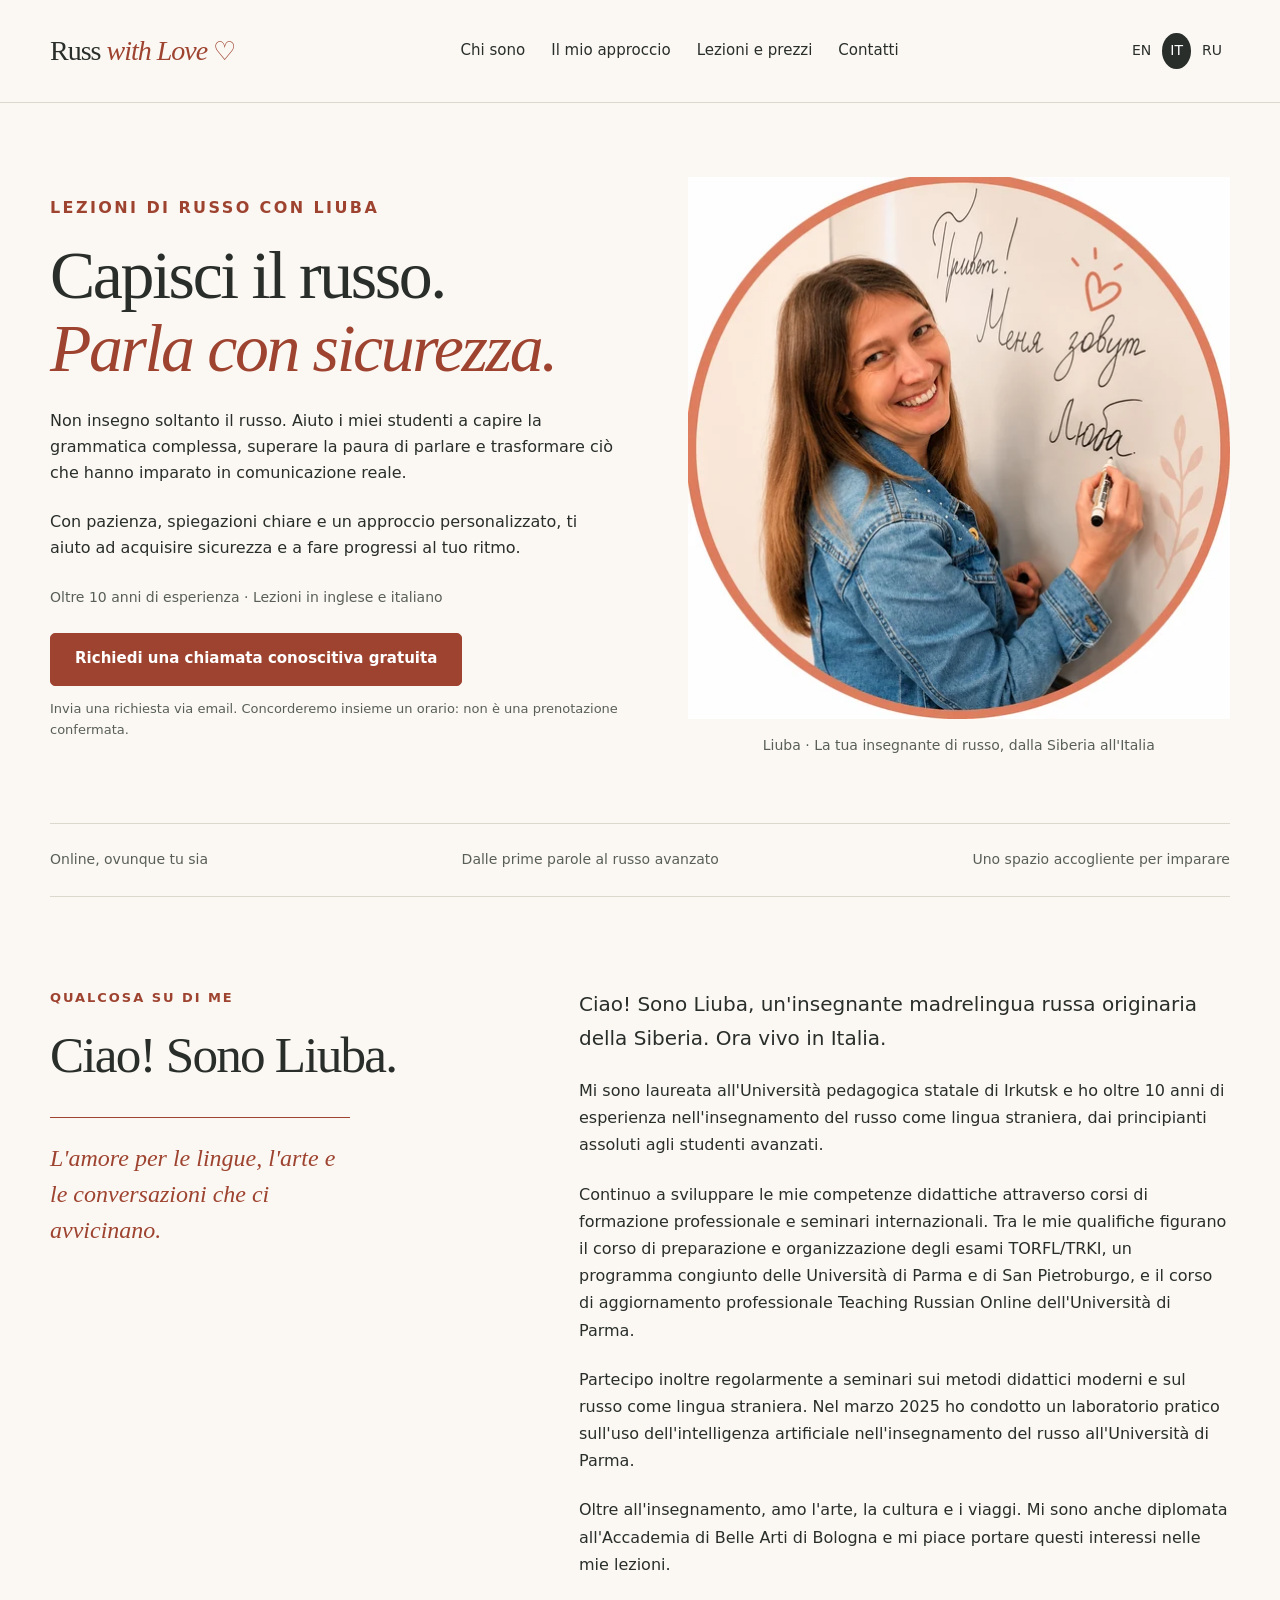
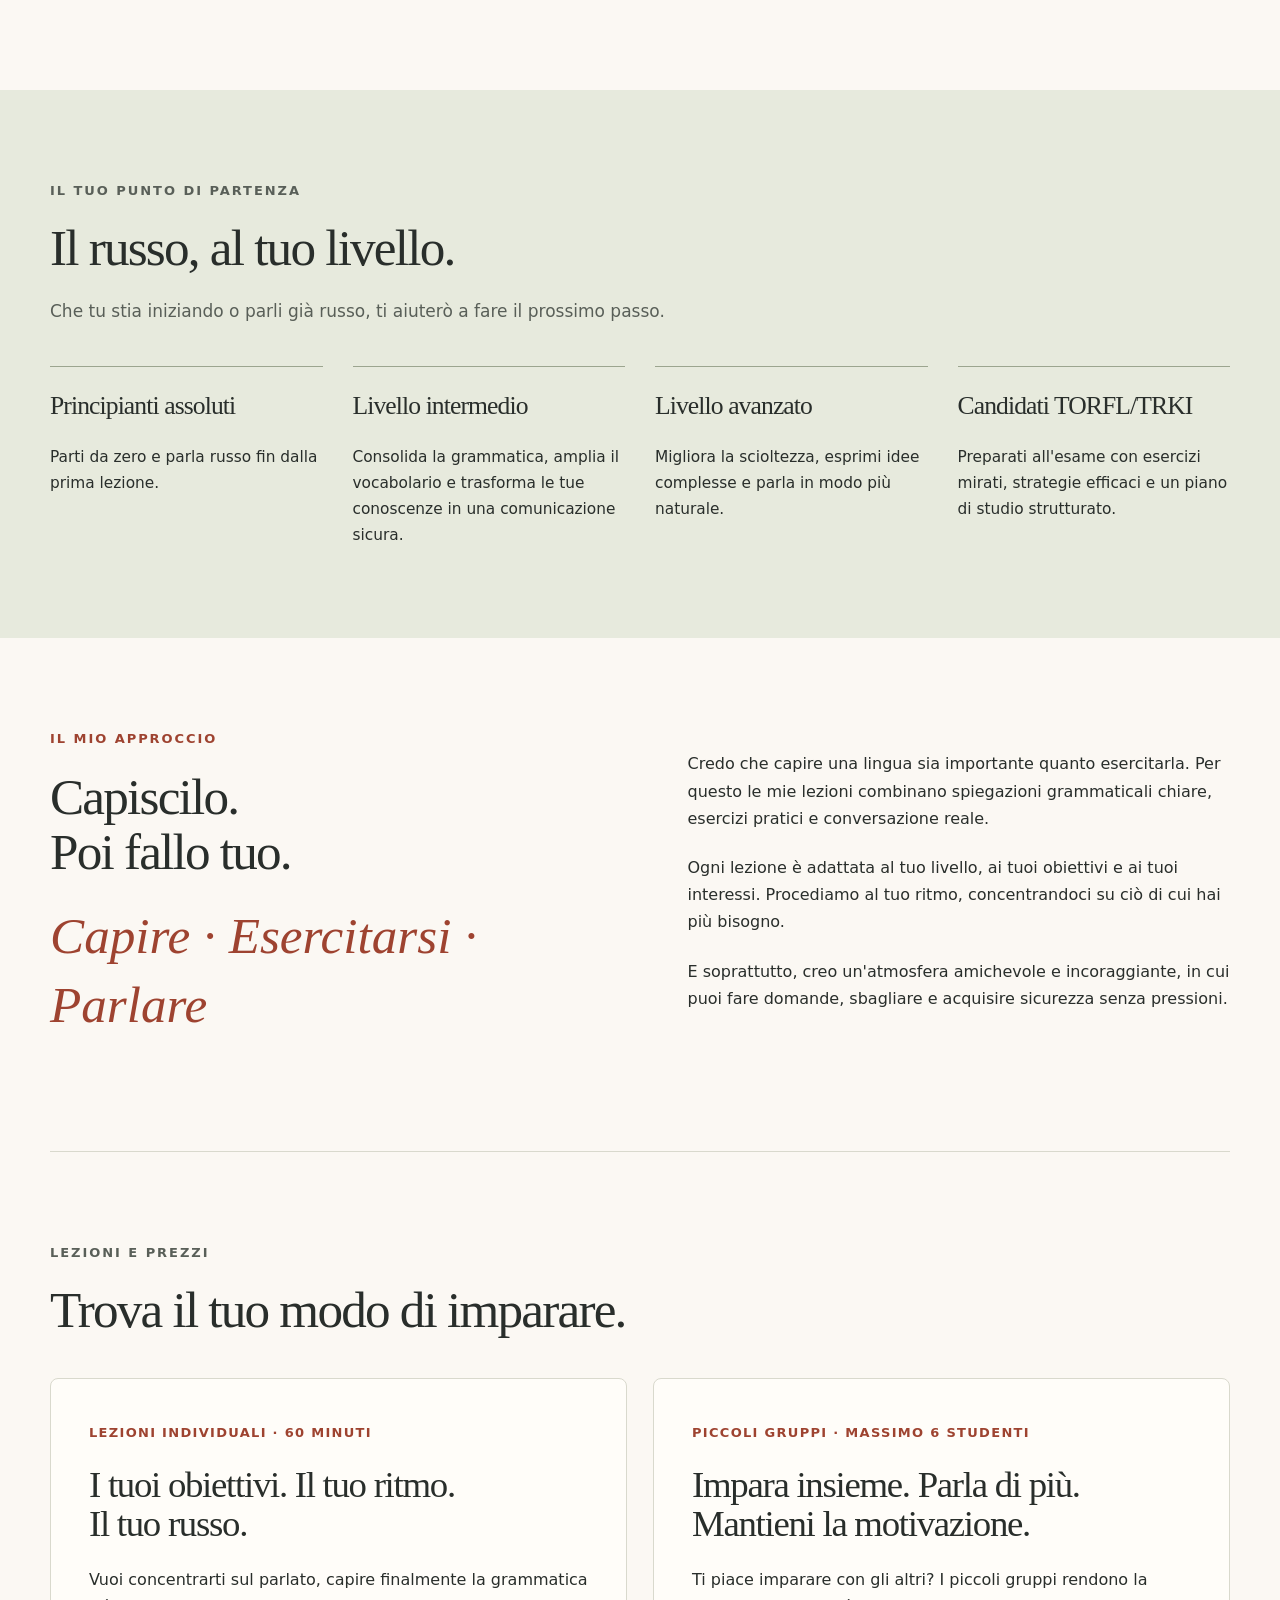
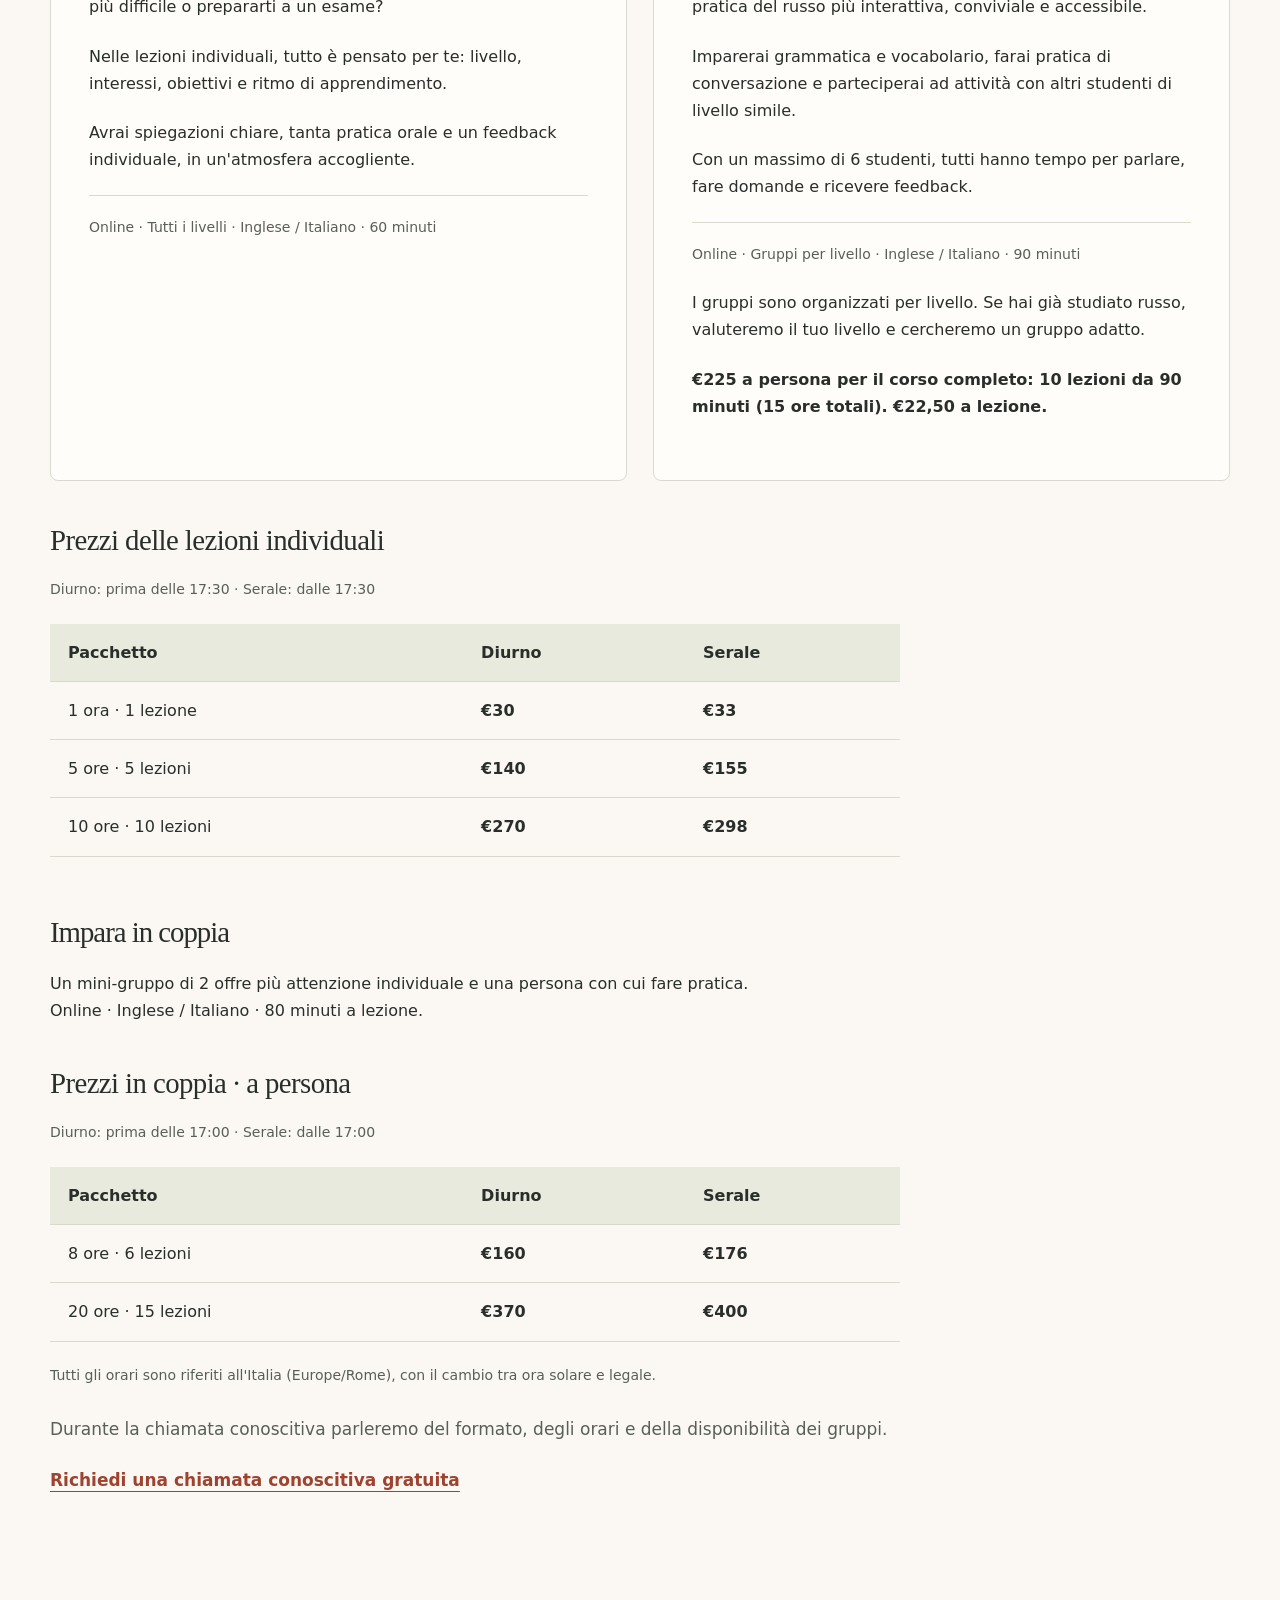
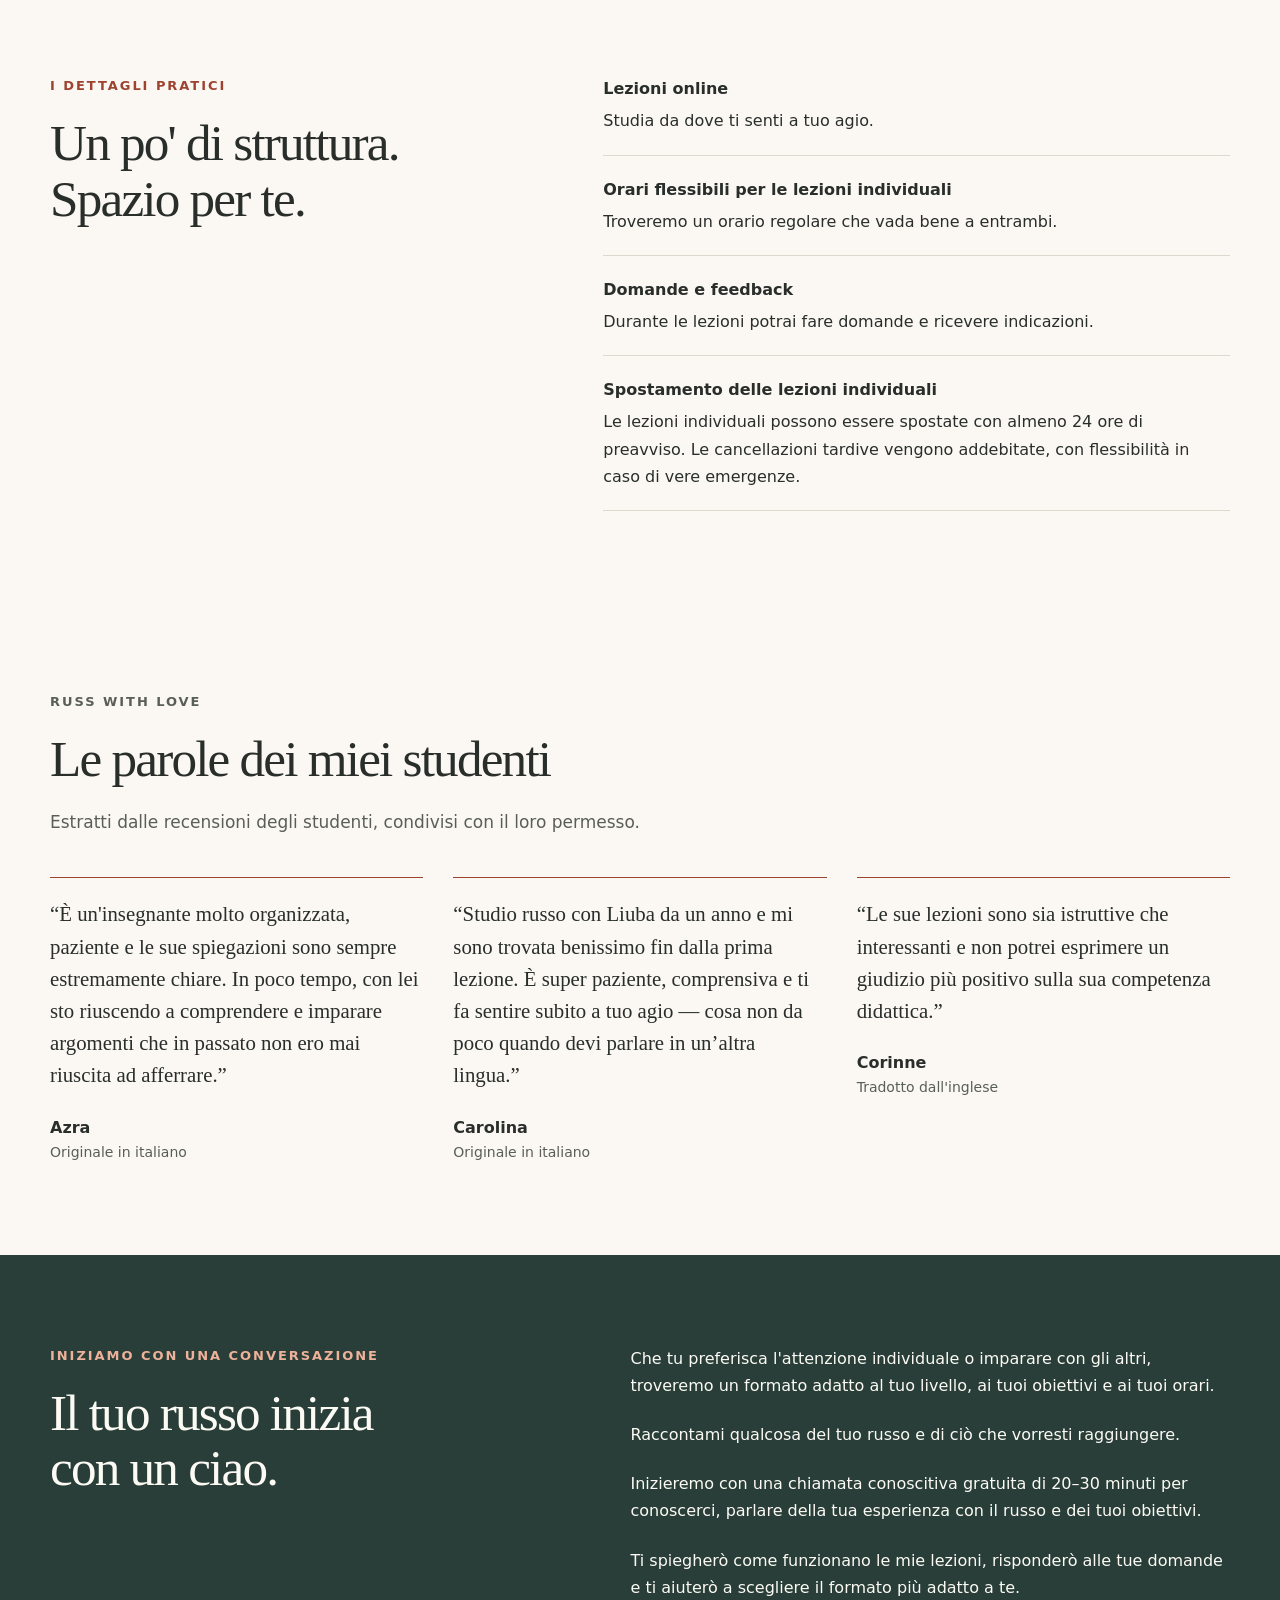
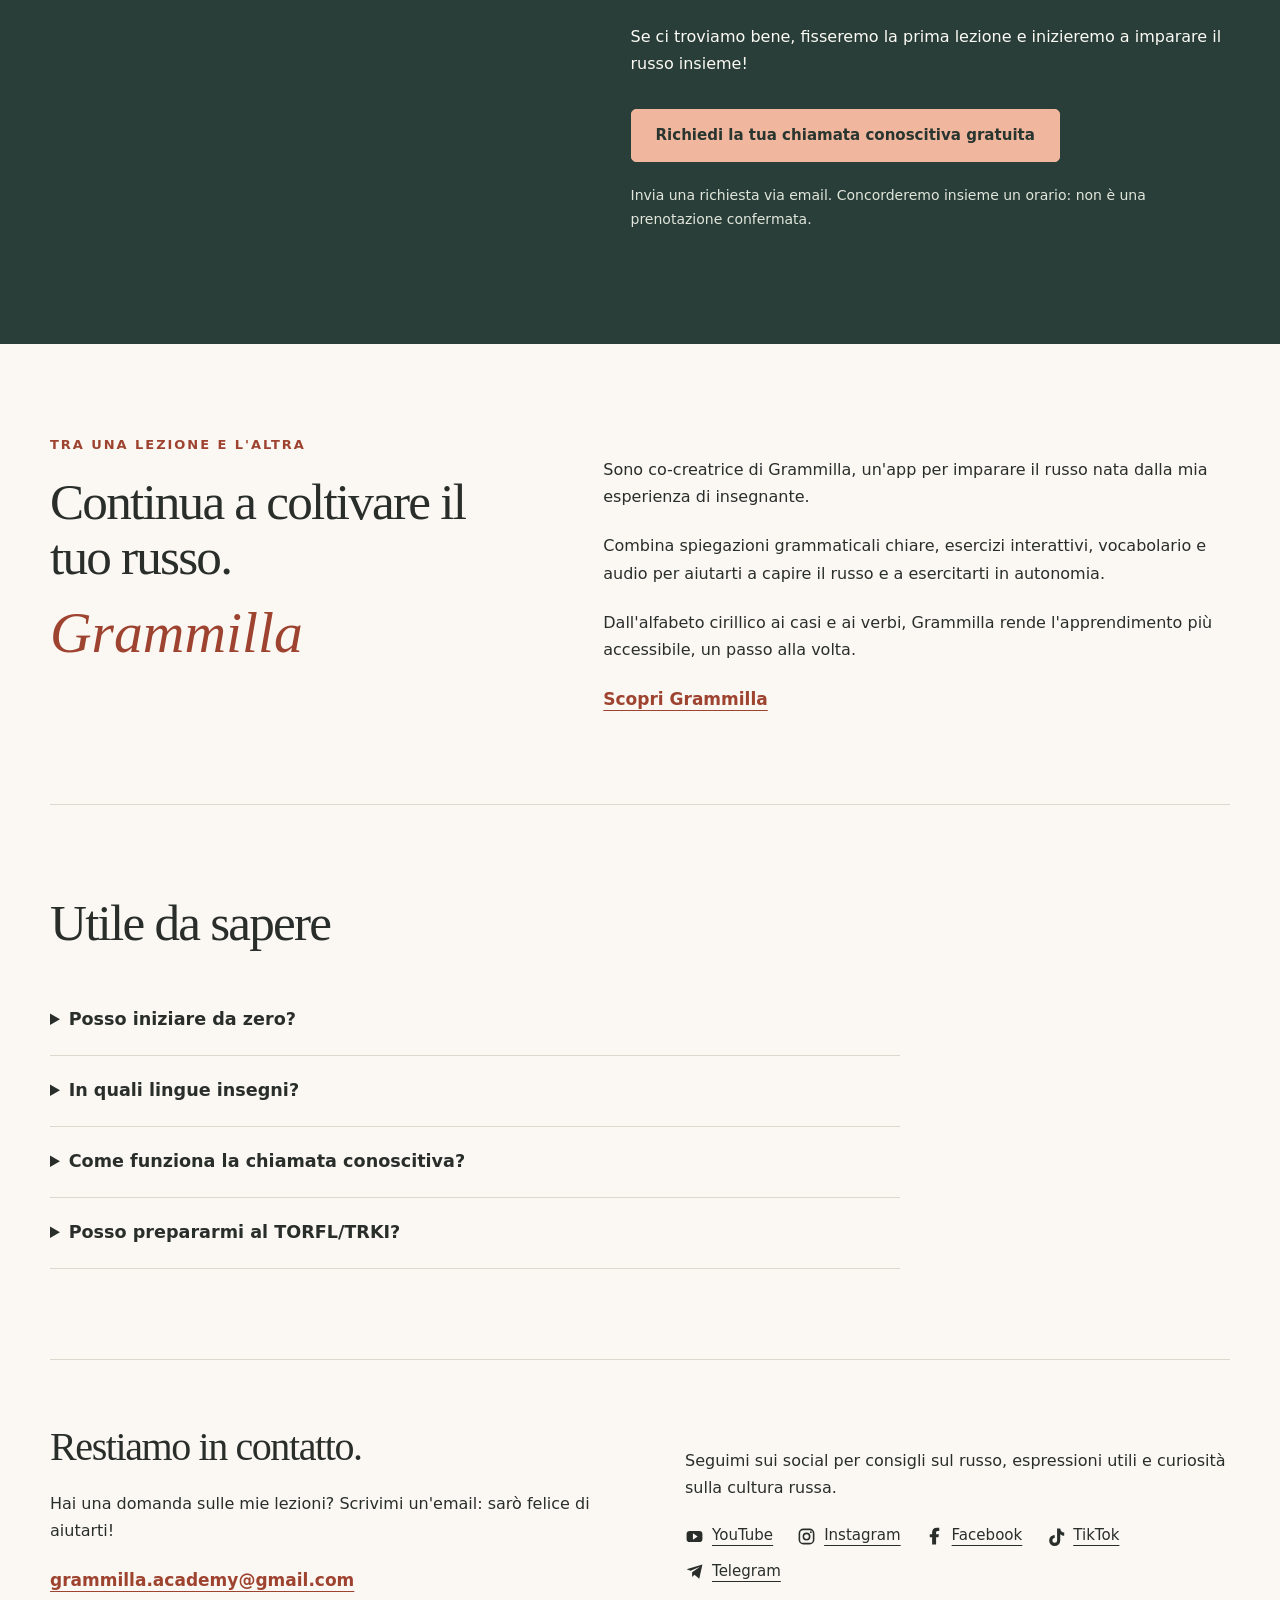
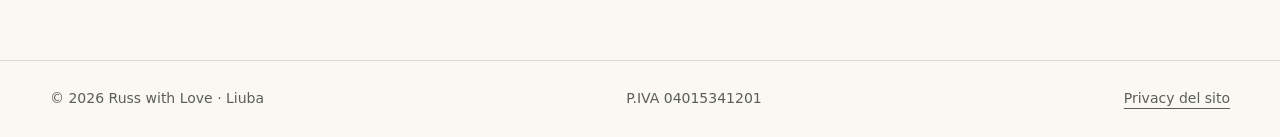
==== it/index.html @ 52b90f90 "Create Russ with Love multilingual teaching website" ====
<!doctype html>
<html lang="it"><head><meta charset="utf-8"><meta name="viewport" content="width=device-width,initial-scale=1">
<title>Lezioni di russo online con Liuba | Russ with Love</title><meta name="description" content="Impara il russo online con Liuba, insegnante madrelingua con oltre 10 anni di esperienza. Lezioni individuali, piccoli gruppi e preparazione TORFL/TRKI in italiano e inglese."><meta name="theme-color" content="#fbf8f3">
<link rel="canonical" href="https://grammilla-academy.github.io/russ-with-love/it/"><link rel="alternate" hreflang="en" href="https://grammilla-academy.github.io/russ-with-love/"><link rel="alternate" hreflang="it" href="https://grammilla-academy.github.io/russ-with-love/it/"><link rel="alternate" hreflang="ru" href="https://grammilla-academy.github.io/russ-with-love/ru/"><link rel="alternate" hreflang="x-default" href="https://grammilla-academy.github.io/russ-with-love/">
<meta property="og:type" content="website"><meta property="og:site_name" content="Russ with Love"><meta property="og:url" content="https://grammilla-academy.github.io/russ-with-love/it/"><meta property="og:title" content="Lezioni di russo online con Liuba | Russ with Love"><meta property="og:description" content="Impara il russo online con Liuba, insegnante madrelingua con oltre 10 anni di esperienza. Lezioni individuali, piccoli gruppi e preparazione TORFL/TRKI in italiano e inglese.">
<meta property="og:locale" content="it_IT"><meta property="og:image" content="https://grammilla-academy.github.io/russ-with-love/assets/social.jpg"><meta property="og:image:width" content="1200"><meta property="og:image:height" content="630"><meta property="og:image:alt" content="Liuba, insegnante di russo, sorride accanto a una lavagna sulla quale si presenta in russo">
<meta name="twitter:card" content="summary_large_image"><meta name="twitter:title" content="Lezioni di russo online con Liuba | Russ with Love"><meta name="twitter:description" content="Impara il russo online con Liuba, insegnante madrelingua con oltre 10 anni di esperienza. Lezioni individuali, piccoli gruppi e preparazione TORFL/TRKI in italiano e inglese."><meta name="twitter:image" content="https://grammilla-academy.github.io/russ-with-love/assets/social.jpg">
<link rel="icon" type="image/svg+xml" href="../assets/favicon.svg"><link rel="icon" sizes="32x32" href="../assets/favicon.png"><link rel="stylesheet" href="../site.css"></head><body>
<a class="skip" href="#main">Vai al contenuto</a><header><div class="wrap topbar"><a class="brand" href="./" lang="en">Russ <em>with Love</em><span class="heart" aria-hidden="true">♡</span></a>
<nav aria-label="Chi sono / Contatti"><a href="./#about">Chi sono</a><a href="./#approach">Il mio approccio</a><a href="./#lessons">Lezioni e prezzi</a><a href="./#contact">Contatti</a></nav>
<div class="languages" role="navigation" aria-label="Lingua della pagina"><a lang="en" hreflang="en" href="../">EN</a><a lang="it" hreflang="it" href="../it/" aria-current="page">IT</a><a lang="ru" hreflang="ru" href="../ru/">RU</a></div></div></header><main id="main"><div class="wrap"><section class="hero" aria-labelledby="hero-title"><div><p class="eyebrow">Lezioni di russo con Liuba</p><h1 id="hero-title">Capisci il russo.<br><em>Parla con sicurezza.</em></h1><p>Non insegno soltanto il russo. Aiuto i miei studenti a capire la grammatica complessa, superare la paura di parlare e trasformare ciò che hanno imparato in comunicazione reale.</p><p>Con pazienza, spiegazioni chiare e un approccio personalizzato, ti aiuto ad acquisire sicurezza e a fare progressi al tuo ritmo.</p><p class="experience">Oltre 10 anni di esperienza · Lezioni in inglese e italiano</p><a class="button" href="mailto:grammilla.academy@gmail.com?subject=Chiamata%20conoscitiva%20gratuita%20%E2%80%94%20Russ%20with%20Love">Richiedi una chiamata conoscitiva gratuita</a><p class="note">Invia una richiesta via email. Concorderemo insieme un orario: non è una prenotazione confermata.</p></div><figure class="portrait"><img src="../assets/liuba-1080.webp" srcset="../assets/liuba-540.webp 540w, ../assets/liuba-1080.webp 1080w" sizes="(max-width:740px) calc(100vw - 36px), (max-width:1250px) 45vw, 520px" width="1254" height="1254" alt="Liuba, insegnante di russo, sorride accanto a una lavagna sulla quale si presenta in russo" fetchpriority="high"><figcaption>Liuba · La tua insegnante di russo, dalla Siberia all&#x27;Italia</figcaption></figure></section><div class="intro-line"><span>Online, ovunque tu sia</span><span>Dalle prime parole al russo avanzato</span><span>Uno spazio accogliente per imparare</span></div>
<section class="section about" id="about" aria-labelledby="about-title"><div><p class="eyebrow">Qualcosa su di me</p><h2 id="about-title">Ciao! Sono Liuba.</h2><p class="aside">L&#x27;amore per le lingue, l&#x27;arte e le conversazioni che ci avvicinano.</p></div><div class="body"><p>Ciao! Sono Liuba, un&#x27;insegnante madrelingua russa originaria della Siberia. Ora vivo in Italia.</p><p>Mi sono laureata all&#x27;Università pedagogica statale di Irkutsk e ho oltre 10 anni di esperienza nell&#x27;insegnamento del russo come lingua straniera, dai principianti assoluti agli studenti avanzati.</p><p>Continuo a sviluppare le mie competenze didattiche attraverso corsi di formazione professionale e seminari internazionali. Tra le mie qualifiche figurano il corso di preparazione e organizzazione degli esami TORFL/TRKI, un programma congiunto delle Università di Parma e di San Pietroburgo, e il corso di aggiornamento professionale Teaching Russian Online dell&#x27;Università di Parma.</p><p>Partecipo inoltre regolarmente a seminari sui metodi didattici moderni e sul russo come lingua straniera. Nel marzo 2025 ho condotto un laboratorio pratico sull&#x27;uso dell&#x27;intelligenza artificiale nell&#x27;insegnamento del russo all&#x27;Università di Parma.</p><p>Oltre all&#x27;insegnamento, amo l&#x27;arte, la cultura e i viaggi. Mi sono anche diplomata all&#x27;Accademia di Belle Arti di Bologna e mi piace portare questi interessi nelle mie lezioni.</p></div></section></div>
<section class="tint section" aria-labelledby="audience-title"><div class="wrap"><div class="section-heading"><p class="eyebrow">Il tuo punto di partenza</p><h2 id="audience-title">Il russo, al tuo livello.</h2><p>Che tu stia iniziando o parli già russo, ti aiuterò a fare il prossimo passo.</p></div><div class="audience"><article><h3>Principianti assoluti</h3><p>Parti da zero e parla russo fin dalla prima lezione.</p></article><article><h3>Livello intermedio</h3><p>Consolida la grammatica, amplia il vocabolario e trasforma le tue conoscenze in una comunicazione sicura.</p></article><article><h3>Livello avanzato</h3><p>Migliora la scioltezza, esprimi idee complesse e parla in modo più naturale.</p></article><article><h3>Candidati TORFL/TRKI</h3><p>Preparati all&#x27;esame con esercizi mirati, strategie efficaci e un piano di studio strutturato.</p></article></div></div></section>
<div class="wrap"><section class="section approach" id="approach" aria-labelledby="approach-title"><div><p class="eyebrow">Il mio approccio</p><h2 id="approach-title">Capiscilo.<br>Poi fallo tuo.</h2><p class="steps">Capire · Esercitarsi · Parlare</p></div><div class="body"><p>Credo che capire una lingua sia importante quanto esercitarla. Per questo le mie lezioni combinano spiegazioni grammaticali chiare, esercizi pratici e conversazione reale.</p><p>Ogni lezione è adattata al tuo livello, ai tuoi obiettivi e ai tuoi interessi. Procediamo al tuo ritmo, concentrandoci su ciò di cui hai più bisogno.</p><p>E soprattutto, creo un&#x27;atmosfera amichevole e incoraggiante, in cui puoi fare domande, sbagliare e acquisire sicurezza senza pressioni.</p></div></section>
<section class="section lessons" id="lessons" aria-labelledby="lessons-title"><div class="section-heading"><p class="eyebrow">Lezioni e prezzi</p><h2 id="lessons-title">Trova il tuo modo di imparare.</h2></div><div class="formats"><article class="format"><span class="tag">Lezioni individuali · 60 minuti</span><h3>I tuoi obiettivi. Il tuo ritmo.<br>Il tuo russo.</h3><p>Vuoi concentrarti sul parlato, capire finalmente la grammatica più difficile o prepararti a un esame?</p><p>Nelle lezioni individuali, tutto è pensato per te: livello, interessi, obiettivi e ritmo di apprendimento.</p><p>Avrai spiegazioni chiare, tanta pratica orale e un feedback individuale, in un&#x27;atmosfera accogliente.</p><p class="meta">Online · Tutti i livelli · Inglese / Italiano · 60 minuti</p></article><article class="format"><span class="tag">Piccoli gruppi · Massimo 6 studenti</span><h3>Impara insieme. Parla di più.<br>Mantieni la motivazione.</h3><p>Ti piace imparare con gli altri? I piccoli gruppi rendono la pratica del russo più interattiva, conviviale e accessibile.</p><p>Imparerai grammatica e vocabolario, farai pratica di conversazione e parteciperai ad attività con altri studenti di livello simile.</p><p>Con un massimo di 6 studenti, tutti hanno tempo per parlare, fare domande e ricevere feedback.</p><p class="meta">Online · Gruppi per livello · Inglese / Italiano · 90 minuti</p><p>I gruppi sono organizzati per livello. Se hai già studiato russo, valuteremo il tuo livello e cercheremo un gruppo adatto.</p><p><strong>€225 a persona per il corso completo: 10 lezioni da 90 minuti (15 ore totali). €22,50 a lezione.</strong></p></article></div>
<div class="pricing"><h3>Prezzi delle lezioni individuali</h3><p class="time">Diurno: prima delle 17:30 · Serale: dalle 17:30</p><div class="table-scroll"><table><caption class="sr-only">Prezzi delle lezioni individuali</caption><thead><tr><th scope="col">Pacchetto</th><th scope="col">Diurno</th><th scope="col">Serale</th></tr></thead><tbody><tr><th scope="row">1 ora · 1 lezione</th><td>€30</td><td>€33</td></tr><tr><th scope="row">5 ore · 5 lezioni</th><td>€140</td><td>€155</td></tr><tr><th scope="row">10 ore · 10 lezioni</th><td>€270</td><td>€298</td></tr></tbody></table></div></div><div class="pair-intro"><h3>Impara in coppia</h3><p>Un mini-gruppo di 2 offre più attenzione individuale e una persona con cui fare pratica. Online · Inglese / Italiano · 80 minuti a lezione.</p></div><div class="pricing"><h3>Prezzi in coppia · a persona</h3><p class="time">Diurno: prima delle 17:00 · Serale: dalle 17:00</p><div class="table-scroll"><table><caption class="sr-only">Prezzi in coppia · a persona</caption><thead><tr><th scope="col">Pacchetto</th><th scope="col">Diurno</th><th scope="col">Serale</th></tr></thead><tbody><tr><th scope="row">8 ore · 6 lezioni</th><td>€160</td><td>€176</td></tr><tr><th scope="row">20 ore · 15 lezioni</th><td>€370</td><td>€400</td></tr></tbody></table></div></div><p class="time">Tutti gli orari sono riferiti all&#x27;Italia (Europe/Rome), con il cambio tra ora solare e legale.</p><p class="price-note">Durante la chiamata conoscitiva parleremo del formato, degli orari e della disponibilità dei gruppi.</p><a class="text-link" href="#start">Richiedi una chiamata conoscitiva gratuita</a></section>
<section class="section practical" aria-labelledby="practical-title"><div><p class="eyebrow">I dettagli pratici</p><h2 id="practical-title">Un po' di struttura.<br>Spazio per te.</h2></div><ul><li><strong>Lezioni online</strong>Studia da dove ti senti a tuo agio.</li><li><strong>Orari flessibili per le lezioni individuali</strong>Troveremo un orario regolare che vada bene a entrambi.</li><li><strong>Domande e feedback</strong>Durante le lezioni potrai fare domande e ricevere indicazioni.</li><li><strong>Spostamento delle lezioni individuali</strong>Le lezioni individuali possono essere spostate con almeno 24 ore di preavviso. Le cancellazioni tardive vengono addebitate, con flessibilità in caso di vere emergenze.</li></ul></section>
<section class="section reviews" aria-labelledby="reviews-title"><div class="section-heading"><p class="eyebrow">Russ with Love</p><h2 id="reviews-title">Le parole dei miei studenti</h2><p>Estratti dalle recensioni degli studenti, condivisi con il loro permesso.</p></div><div class="review-grid"><figure><blockquote><p>“È un&#x27;insegnante molto organizzata, paziente e le sue spiegazioni sono sempre estremamente chiare. In poco tempo, con lei sto riuscendo a comprendere e imparare argomenti che in passato non ero mai riuscita ad afferrare.”</p></blockquote><figcaption>Azra<span>Originale in italiano</span></figcaption></figure><figure><blockquote><p>“Studio russo con Liuba da un anno e mi sono trovata benissimo fin dalla prima lezione. È super paziente, comprensiva e ti fa sentire subito a tuo agio — cosa non da poco quando devi parlare in un’altra lingua.”</p></blockquote><figcaption>Carolina<span>Originale in italiano</span></figcaption></figure><figure><blockquote><p>“Le sue lezioni sono sia istruttive che interessanti e non potrei esprimere un giudizio più positivo sulla sua competenza didattica.”</p></blockquote><figcaption>Corinne<span>Tradotto dall&#x27;inglese</span></figcaption></figure></div></section></div>
<section class="call section" id="start" aria-labelledby="call-title"><div class="wrap call-grid"><div><p class="eyebrow">Iniziamo con una conversazione</p><h2 id="call-title">Il tuo russo inizia<br>con un ciao.</h2></div><div class="body"><p>Che tu preferisca l&#x27;attenzione individuale o imparare con gli altri, troveremo un formato adatto al tuo livello, ai tuoi obiettivi e ai tuoi orari.</p><p>Raccontami qualcosa del tuo russo e di ciò che vorresti raggiungere.</p><p>Inizieremo con una chiamata conoscitiva gratuita di 20–30 minuti per conoscerci, parlare della tua esperienza con il russo e dei tuoi obiettivi.</p><p>Ti spiegherò come funzionano le mie lezioni, risponderò alle tue domande e ti aiuterò a scegliere il formato più adatto a te.</p><p>Se ci troviamo bene, fisseremo la prima lezione e inizieremo a imparare il russo insieme!</p><a class="button" href="mailto:grammilla.academy@gmail.com?subject=Chiamata%20conoscitiva%20gratuita%20%E2%80%94%20Russ%20with%20Love">Richiedi la tua chiamata conoscitiva gratuita</a><p class="note">Invia una richiesta via email. Concorderemo insieme un orario: non è una prenotazione confermata.</p></div></div></section>
<div class="wrap"><section class="app-block section" aria-labelledby="app-title"><div><p class="eyebrow">Tra una lezione e l&#x27;altra</p><h2 id="app-title">Continua a coltivare il tuo russo.</h2><div class="app-name" lang="en">Grammilla</div></div><div class="body"><p>Sono co-creatrice di Grammilla, un&#x27;app per imparare il russo nata dalla mia esperienza di insegnante.</p><p>Combina spiegazioni grammaticali chiare, esercizi interattivi, vocabolario e audio per aiutarti a capire il russo e a esercitarti in autonomia.</p><p>Dall&#x27;alfabeto cirillico ai casi e ai verbi, Grammilla rende l&#x27;apprendimento più accessibile, un passo alla volta.</p><a class="text-link" href="https://gramillaapp.github.io/grammilla-support/">Scopri Grammilla</a></div></section>
<section class="section faq" aria-labelledby="faq-title"><h2 id="faq-title">Utile da sapere</h2><details><summary>Posso iniziare da zero?</summary><p>Sì. Le lezioni sono adatte a principianti assoluti e a studenti di livello intermedio e avanzato.</p></details><details><summary>In quali lingue insegni?</summary><p>Insegno il russo con spiegazioni in inglese o italiano.</p></details><details><summary>Come funziona la chiamata conoscitiva?</summary><p>La chiamata gratuita dura 20–30 minuti. Parleremo del tuo russo, dei tuoi obiettivi e del formato adatto. Richiedila via email: concorderemo insieme un orario.</p></details><details><summary>Posso prepararmi al TORFL/TRKI?</summary><p>Sì. Possiamo lavorare su esercizi mirati, strategie d&#x27;esame e un piano di studio strutturato.</p></details></section>
<section class="contact" id="contact" aria-labelledby="contact-title"><div><h2 id="contact-title">Restiamo in contatto.</h2><p>Hai una domanda sulle mie lezioni? Scrivimi un&#x27;email: sarò felice di aiutarti!</p><a class="text-link email" href="mailto:grammilla.academy@gmail.com">grammilla.academy@gmail.com</a></div><div><p>Seguimi sui social per consigli sul russo, espressioni utili e curiosità sulla cultura russa.</p><div class="socials"><a href="https://www.youtube.com/@russwithlove"><svg viewBox="0 0 24 24" aria-hidden="true"><rect x="2" y="5" width="20" height="14" rx="4"/><path d="m10 8 6 4-6 4Z" fill="var(--paper)"/></svg>YouTube</a><a href="https://www.instagram.com/russ.with.love/"><svg viewBox="0 0 24 24" aria-hidden="true"><rect x="3" y="3" width="18" height="18" rx="5" fill="none" stroke="currentColor" stroke-width="2"/><circle cx="12" cy="12" r="4" fill="none" stroke="currentColor" stroke-width="2"/><circle cx="17.5" cy="6.5" r="1.2"/></svg>Instagram</a><a href="https://www.facebook.com/profile.php?id=61594652851311&amp;sk=reels_tab"><svg viewBox="0 0 24 24" aria-hidden="true"><path d="M14 22v-9h3l.5-4H14V7c0-1 .4-2 2-2h2V1h-3c-4 0-6 2-6 6v2H6v4h3v9Z"/></svg>Facebook</a><a href="https://www.tiktok.com/@russ.with.love"><svg viewBox="0 0 24 24" aria-hidden="true"><path d="M14 2h4c0 3 2 5 5 5v4c-2 0-4-1-5-2v8a7 7 0 1 1-7-7v4a3 3 0 1 0 3 3Z"/></svg>TikTok</a><a href="https://t.me/russ_with_love"><svg viewBox="0 0 24 24" aria-hidden="true"><path d="M22 3 18 21l-6-5-3 3v-6l10-7-12 5-5-2Z"/></svg>Telegram</a></div></div></section></div></main><script type="application/ld+json">{"@context": "https://schema.org", "@graph": [{"@type": "Person", "@id": "https://grammilla-academy.github.io/russ-with-love/#liuba", "name": "Liuba", "alternateName": "Люба", "jobTitle": "Insegnante di russo", "url": "https://grammilla-academy.github.io/russ-with-love/", "image": "https://grammilla-academy.github.io/russ-with-love/assets/liuba-1080.webp", "sameAs": ["https://www.youtube.com/@russwithlove", "https://www.instagram.com/russ.with.love/", "https://www.facebook.com/profile.php?id=61594652851311&sk=reels_tab", "https://www.tiktok.com/@russ.with.love", "https://t.me/russ_with_love"]}, {"@type": "WebSite", "@id": "https://grammilla-academy.github.io/russ-with-love/#website", "name": "Russ with Love", "url": "https://grammilla-academy.github.io/russ-with-love/", "inLanguage": ["en", "it", "ru"]}, {"@type": "WebPage", "url": "https://grammilla-academy.github.io/russ-with-love/it/", "name": "Lezioni di russo online con Liuba | Russ with Love", "description": "Impara il russo online con Liuba, insegnante madrelingua con oltre 10 anni di esperienza. Lezioni individuali, piccoli gruppi e preparazione TORFL/TRKI in italiano e inglese.", "inLanguage": "it", "isPartOf": {"@id": "https://grammilla-academy.github.io/russ-with-love/#website"}, "about": {"@id": "https://grammilla-academy.github.io/russ-with-love/#liuba"}}]}</script><footer><div class="wrap footer-row"><span>© 2026 Russ with Love · Liuba</span><span>P.IVA 04015341201</span><a href="./privacy.html">Privacy del sito</a></div></footer></body></html>
---- site.css ----
:root{--paper:#fbf8f3;--ink:#292e2b;--muted:#595f58;--rust:#9e4330;--line:#d9d9cd;--sage:#e7eadd;--white:#fff;--serif:Georgia,'Times New Roman',serif}*{box-sizing:border-box}html{scroll-behavior:smooth;scroll-padding-top:110px}body{margin:0;background:var(--paper);color:var(--ink);font:1.0625rem/1.7 system-ui,-apple-system,'Segoe UI',sans-serif}a{color:inherit;text-underline-offset:5px}a:hover{color:var(--rust)}a:focus-visible,summary:focus-visible{outline:3px solid #27606c;outline-offset:6px;border-radius:3px}.wrap{width:min(1180px,calc(100% - 72px));margin:auto}.skip{position:absolute;top:-100px;left:20px;z-index:9;background:white;padding:12px}.skip:focus{top:12px}header{border-bottom:1px solid var(--line);background:var(--paper)}.topbar{display:flex;align-items:center;justify-content:space-between;gap:25px;min-height:102px}.brand{font:1.75rem var(--serif);text-decoration:none;white-space:nowrap;letter-spacing:-1px}.brand em{color:var(--rust)}.brand .heart{display:inline-block;font:1.6rem var(--serif);margin-left:6px;color:var(--rust)}nav{display:flex;gap:26px;align-items:center}nav a{font-size:.94rem;text-decoration:none}.languages{display:flex;gap:3px}.languages a{font-size:.875rem;padding:6px 8px;text-decoration:none}.languages [aria-current]{background:var(--ink);color:#fff;border-radius:50%}.hero{display:grid;grid-template-columns:1.05fr 1fr;align-items:center;gap:68px;padding:74px 0 65px}.eyebrow{font-size:.8125rem;letter-spacing:.15em;text-transform:uppercase;color:var(--rust);font-weight:650;margin:0 0 18px}h1,h2,h3{font-family:var(--serif);font-weight:400;line-height:1.08;margin:0;letter-spacing:-.035em}h1{font-size:clamp(3.1rem,5.3vw,4.65rem)}h1 em{color:var(--rust);font-weight:400}h2{font-size:clamp(2.5rem,4vw,3.6rem)}h3{font-size:1.8rem}p{margin:22px 0}.hero p{font-size:1rem;line-height:1.65}.hero .experience{font-size:.875rem;color:var(--muted);margin:24px 0}.button{display:inline-flex;align-items:center;justify-content:center;text-align:center;min-height:53px;padding:14px 24px;background:var(--rust);color:#fff;border:1px solid var(--rust);border-radius:5px;text-decoration:none;font-size:.94rem;font-weight:600;line-height:1.45}.button:hover{background:#7f3425;color:#fff}.hero .note{font-size:.8125rem;color:var(--muted);margin:12px 0 0}.portrait{margin:0;position:relative}.portrait img{display:block;width:100%;height:auto}.portrait figcaption{font-size:.875rem;color:var(--muted);text-align:center;margin-top:15px}.intro-line{border-top:1px solid var(--line);border-bottom:1px solid var(--line);padding:24px 0;display:flex;justify-content:space-between;gap:25px;color:var(--muted);font-size:.875rem}.section{padding:90px 0}.about{display:grid;grid-template-columns:.8fr 1.2fr;gap:95px}.about .aside{border-top:1px solid var(--rust);margin-top:35px;padding-top:22px;font:italic 1.5rem/1.5 var(--serif);color:var(--rust);max-width:300px}.about .body p:first-child{margin-top:0;font-size:1.25rem}.body p{font-size:1rem}.tint{background:var(--sage)}.section-heading{max-width:740px;margin-bottom:40px}.section-heading p{color:var(--muted)}.audience{display:grid;grid-template-columns:repeat(4,1fr);gap:30px}.audience article{border-top:1px solid #9ca58f;padding-top:24px}.audience h3{font-size:1.6rem;line-height:1.2}.audience p{font-size:.96rem;margin-bottom:0}.approach{display:grid;grid-template-columns:1fr 1fr;gap:95px;align-items:start}.approach .steps{font:italic clamp(2.2rem,4vw,3.4rem)/1.35 var(--serif);color:var(--rust);margin-top:22px}.formats{display:grid;grid-template-columns:1fr 1fr;gap:26px}.format{border:1px solid var(--line);padding:38px;border-radius:8px;background:#fffdf9}.format .tag{font-size:.8125rem;letter-spacing:.1em;text-transform:uppercase;color:var(--rust);font-weight:600}.format h3{margin-top:19px;font-size:2.3rem}.format .meta{border-top:1px solid var(--line);padding-top:20px;color:var(--muted);font-size:.875rem}.format p{font-size:1rem}.price-note{margin-top:28px;color:var(--muted)}.practical{display:grid;grid-template-columns:.85fr 1.15fr;gap:90px}.practical ul{list-style:none;padding:0;margin:0}.practical li{padding:20px 0;border-bottom:1px solid var(--line);font-size:1rem}.practical li:first-child{padding-top:0}.practical strong{display:block;font-weight:600;margin-bottom:5px}.call{background:#293e38;color:#fcfaf5}.call-grid{display:grid;grid-template-columns:.9fr 1.1fr;gap:90px}.call .eyebrow{color:#eeb29a}.call h2{font-size:clamp(2.8rem,4vw,3.9rem)}.call .button{background:#f0b69e;color:#29352f;border-color:#f0b69e;margin-top:10px}.call .button:hover{background:#f8cfbc}.call .note{font-size:.875rem;color:#e0e6dc}.call .body p:first-child{margin-top:0}.app-block{display:grid;grid-template-columns:.85fr 1.15fr;gap:90px;border-bottom:1px solid var(--line)}.app-name{font:italic 3.6rem var(--serif);color:var(--rust);margin:15px 0}.text-link{font-weight:600;color:var(--rust)}.faq{max-width:850px}.faq h2{margin-bottom:35px}.faq details{border-bottom:1px solid var(--line);padding:20px 0}.faq summary{cursor:pointer;font-size:1.1rem;font-weight:550}.faq details p{font-size:1rem}.contact{display:grid;grid-template-columns:1fr 1fr;gap:90px;padding-top:65px;padding-bottom:65px;border-top:1px solid var(--line)}.contact h2{font-size:2.5rem}.contact p{font-size:1rem}.socials{display:flex;gap:10px 24px;flex-wrap:wrap}.socials a{display:inline-flex;align-items:center;gap:8px;font-size:.94rem}.socials svg{width:19px;height:19px;fill:currentColor;flex-shrink:0}footer{padding:26px 0;border-top:1px solid var(--line);font-size:.875rem;color:var(--muted)}.footer-row{display:flex;justify-content:space-between;gap:20px;flex-wrap:wrap}.privacy{max-width:760px;padding:70px 0}.privacy h2{font-size:1.7rem;margin-top:40px}.privacy h1{font-size:3.5rem}.privacy p{font-size:1rem}@media(min-width:1500px){.hero{padding-top:95px;padding-bottom:85px}}@media(max-width:1000px){.wrap{width:calc(100% - 44px)}nav{gap:15px}.hero{gap:35px}.about,.approach,.practical,.call-grid,.app-block,.contact{gap:40px}.audience{grid-template-columns:1fr 1fr}h1{font-size:3.5rem}.hero{padding-top:45px}.format{padding:28px}}@media(max-width:740px){html{scroll-padding-top:20px}.wrap{width:calc(100% - 36px)}.topbar{flex-wrap:wrap;gap:15px;padding:20px 0;min-height:0}.brand{font-size:1.6rem}nav{order:3;width:100%;justify-content:space-between;gap:10px}nav a{font-size:.875rem}.hero{grid-template-columns:1fr;padding:40px 0;gap:35px}h1{font-size:clamp(3rem,12vw,4.3rem)}.hero .portrait{max-width:460px;width:100%;margin:auto}.hero p{font-size:1rem}.intro-line{flex-wrap:wrap;gap:8px 22px;padding:20px 0}.section{padding:60px 0}.about,.approach,.practical,.call-grid,.app-block,.contact,.formats{grid-template-columns:1fr;gap:30px}.about .aside{display:none}.audience{gap:28px 20px}.audience h3{font-size:1.45rem}.format h3{font-size:2rem}.section-heading{margin-bottom:30px}.call h2{font-size:3rem}.contact{padding-top:50px;padding-bottom:50px}.footer-row{gap:12px}.privacy h1{font-size:2.8rem}}@media(max-width:380px){.audience{grid-template-columns:1fr}.button{padding:13px 17px;font-size:.9rem}.languages a{padding:6px}.brand{font-size:1.4rem}}@media(prefers-reduced-motion:reduce){html{scroll-behavior:auto}}
:root{color-scheme:light}.sr-only{position:absolute;width:1px;height:1px;padding:0;margin:-1px;overflow:hidden;clip:rect(0,0,0,0);white-space:nowrap;border:0}.lessons{border-top:1px solid var(--line)}.pricing{margin-top:44px;max-width:850px}.pricing h3{font-size:1.8rem;letter-spacing:-.02em}.time{font-size:.875rem;color:var(--muted)}.table-scroll{overflow-x:auto}table{width:100%;border-collapse:collapse;font-size:1rem;text-align:left}th,td{padding:15px 18px;border-bottom:1px solid var(--line)}thead{background:var(--sage)}thead th{font-weight:600}tbody th{font-weight:400}td{font-variant-numeric:tabular-nums;font-weight:600;white-space:nowrap}.pair-intro{margin-top:60px;max-width:730px}.pair-intro p{font-size:1rem}.review-grid{display:grid;grid-template-columns:repeat(3,1fr);gap:30px}.review-grid figure{margin:0;border-top:1px solid var(--rust);padding-top:20px}.review-grid blockquote{margin:0}.review-grid blockquote p{font:1.3rem/1.55 var(--serif);margin-top:0}.review-grid figcaption{font-weight:600;font-size:1rem}.review-grid figcaption span{display:block;color:var(--muted);font-weight:400;font-size:.875rem}.email{overflow-wrap:anywhere}@media(max-width:740px){.review-grid{grid-template-columns:1fr;gap:35px}th,td{padding:13px 10px;font-size:.9rem}.pricing h3{font-size:1.65rem}.pair-intro{margin-top:45px}}
@media(max-width:740px){.hero{gap:22px}.hero>div{display:contents}.hero .eyebrow{order:0;margin:0}.hero h1{order:1}.hero .portrait{order:2;margin:8px auto 14px;max-width:390px}.hero>div>p:not(.eyebrow){order:3;margin:0}.hero>div>.experience{order:4!important;margin:2px 0!important}.hero>div>.button{order:5;justify-self:start}.hero>div>.note{order:6!important}.hero>div>.note{font-size:.875rem}.topbar nav{display:grid;grid-template-columns:repeat(4,1fr);align-items:start}.topbar nav a{line-height:1.5}}
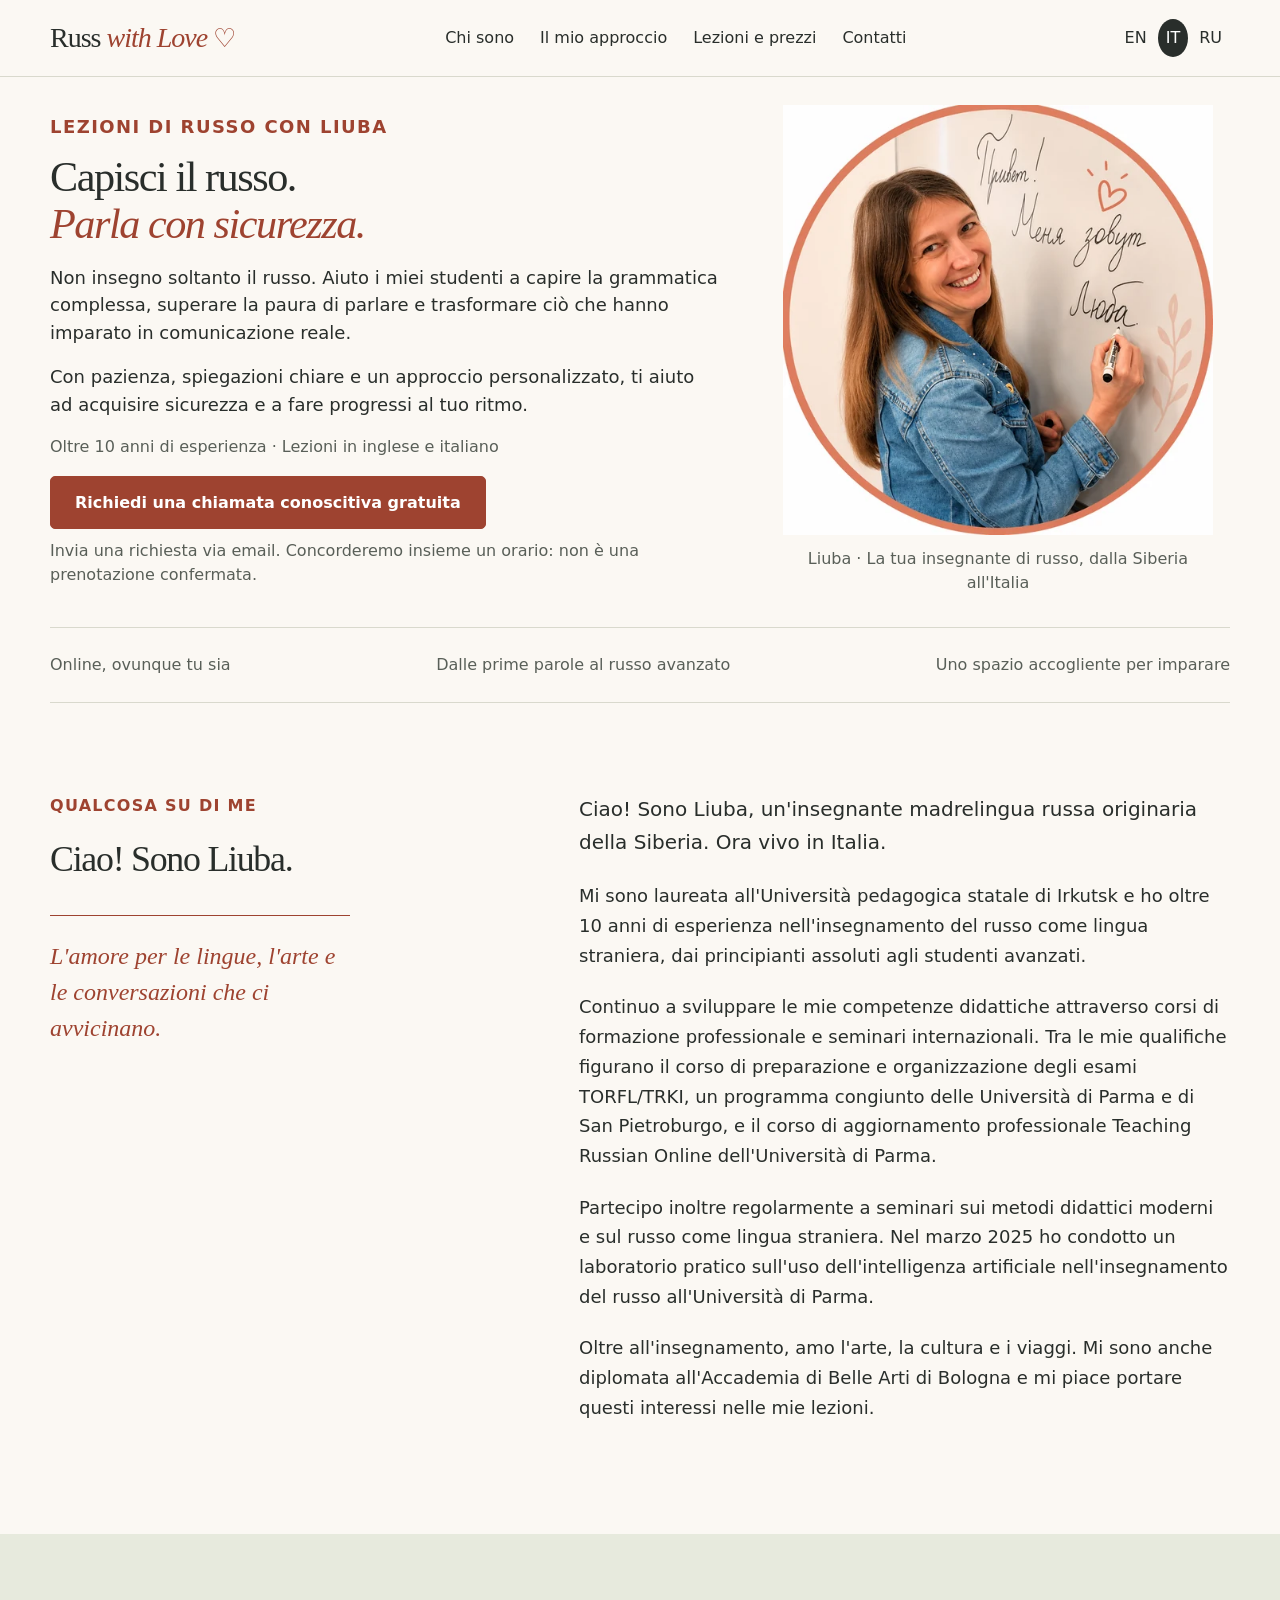
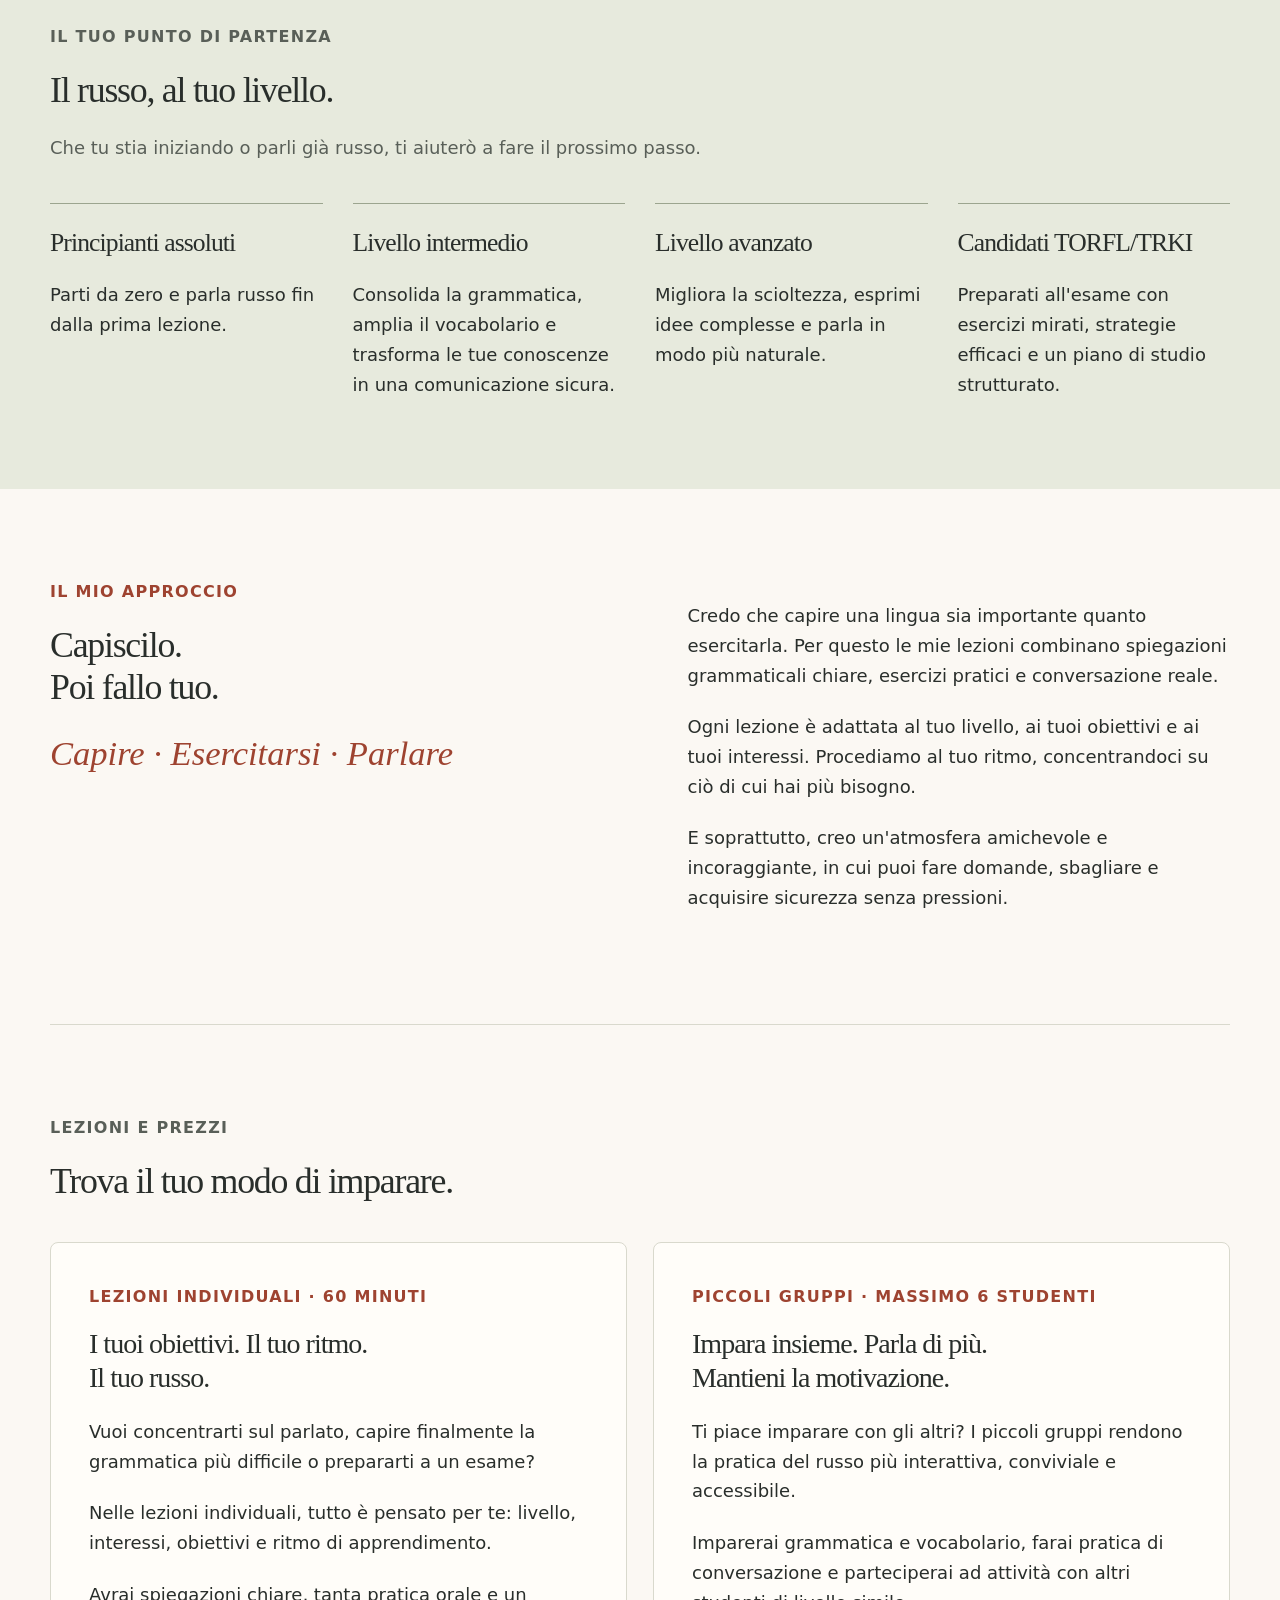
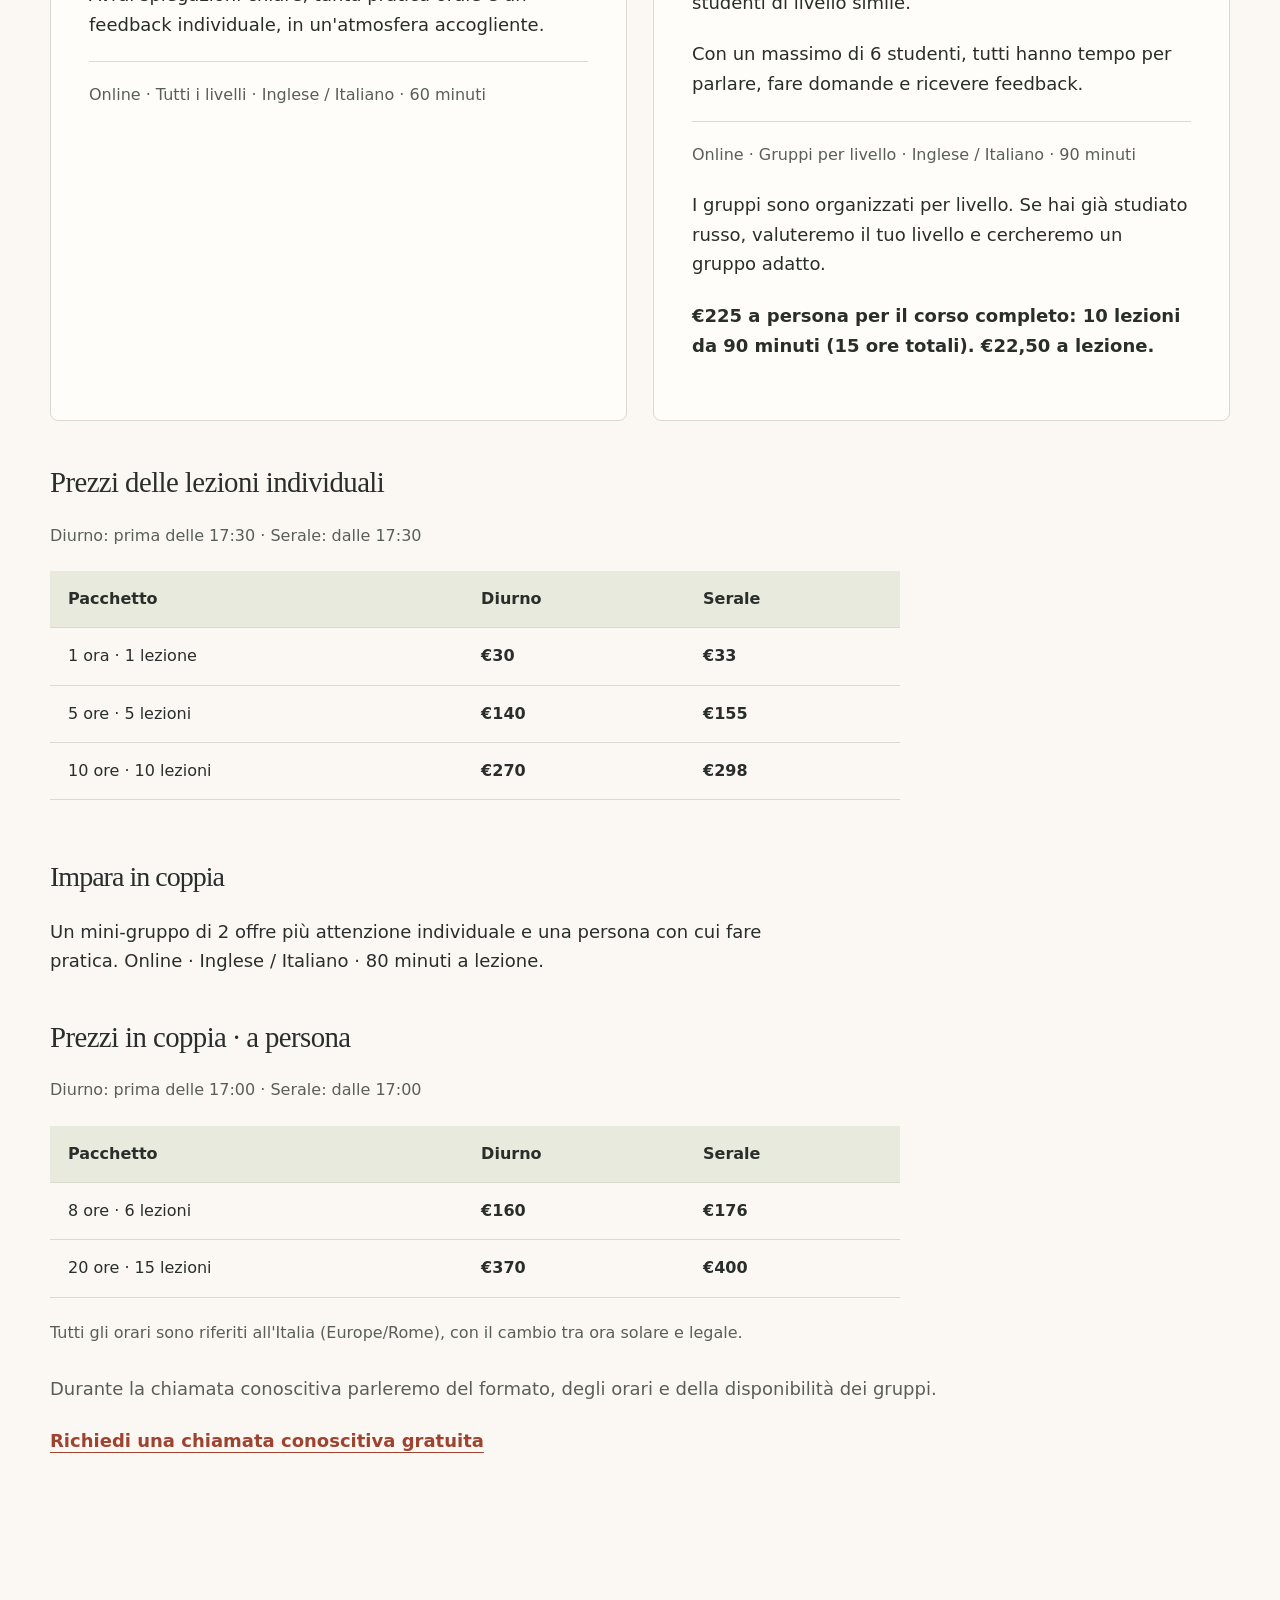
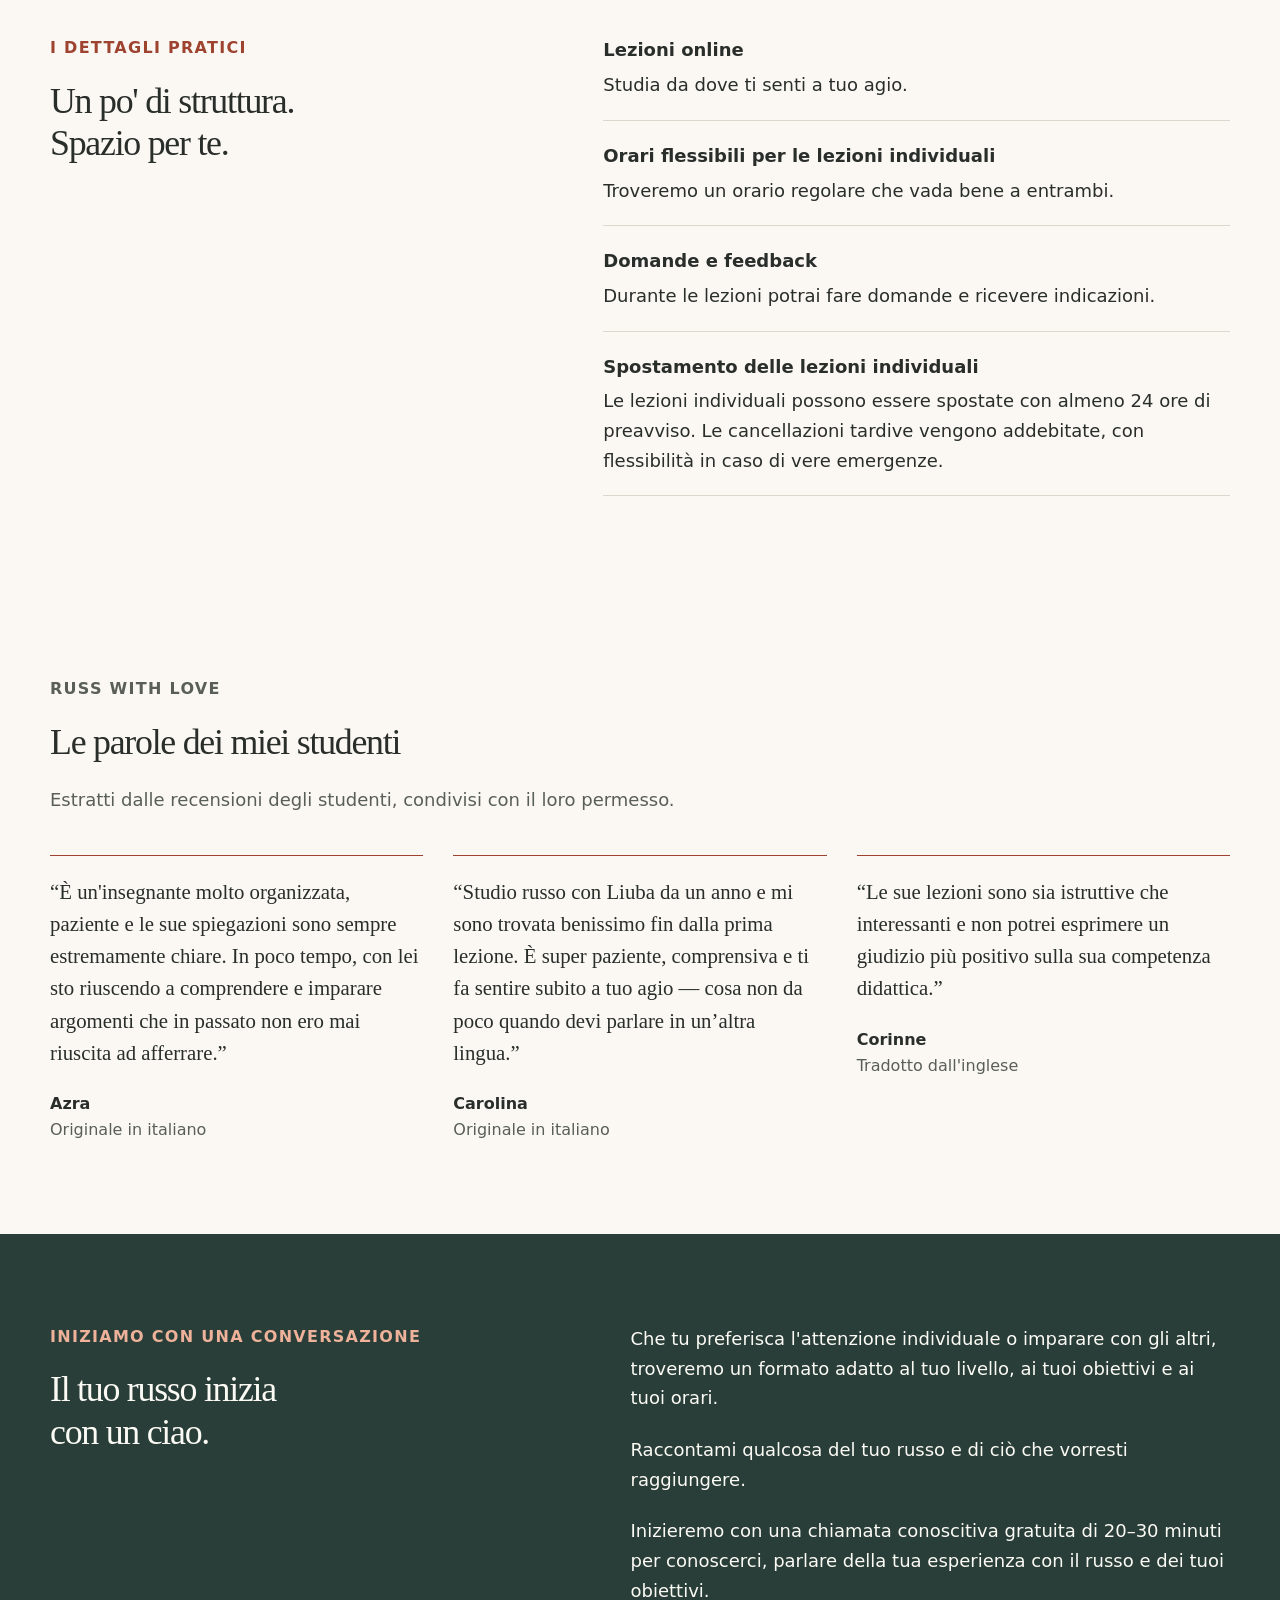
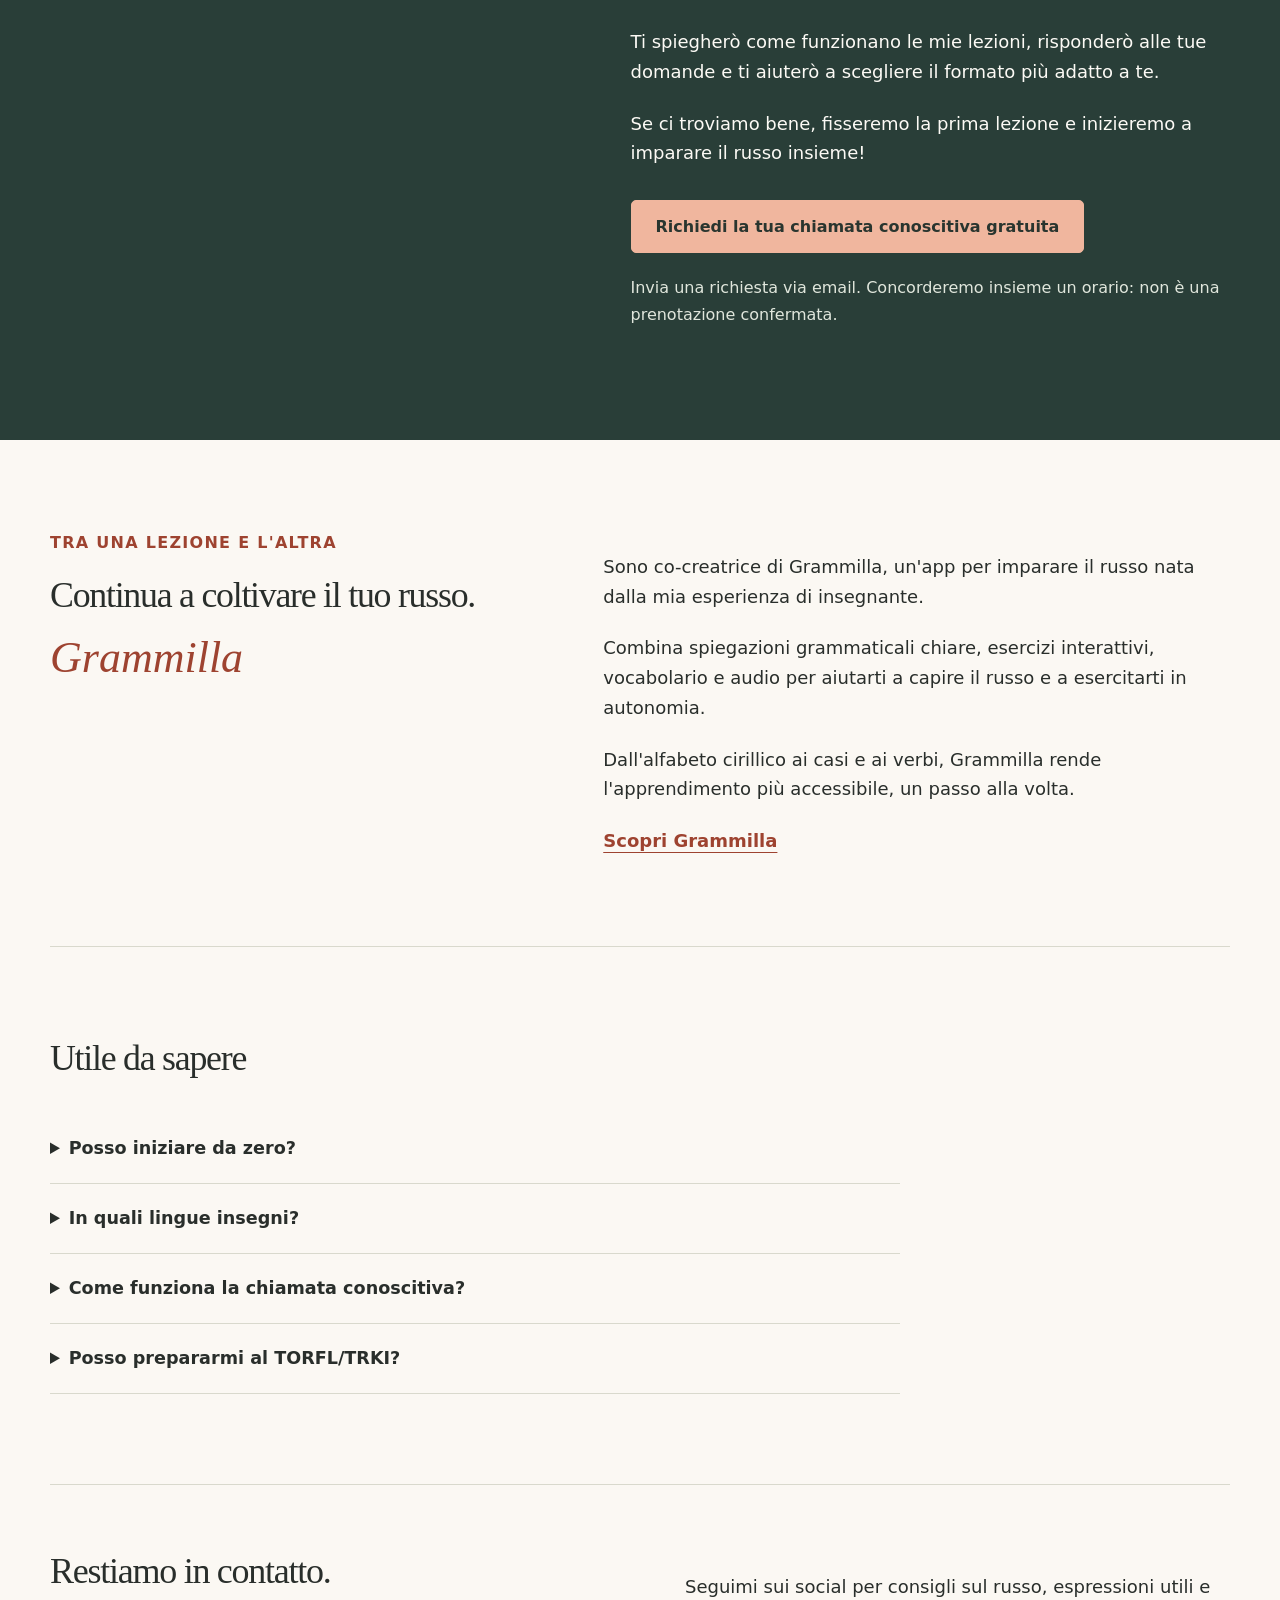
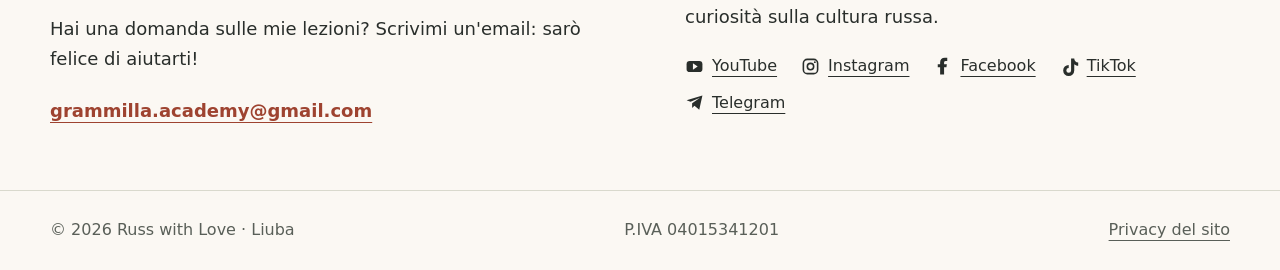
==== commit d39d7db3: "Balance typography, fit opening portrait and prepare search verification" ====
--- a/it/index.html
+++ b/it/index.html
@@ -1,11 +1,11 @@
 <!doctype html>
 <html lang="it"><head><meta charset="utf-8"><meta name="viewport" content="width=device-width,initial-scale=1">
-<title>Lezioni di russo online con Liuba | Russ with Love</title><meta name="description" content="Impara il russo online con Liuba, insegnante madrelingua con oltre 10 anni di esperienza. Lezioni individuali, piccoli gruppi e preparazione TORFL/TRKI in italiano e inglese."><meta name="theme-color" content="#fbf8f3">
+<title>Lezioni di russo online con Liuba | Russ with Love</title><meta name="description" content="Lezioni di russo online con Liuba: individuali, in piccoli gruppi e preparazione TORFL/TRKI. Spiegazioni in italiano o inglese. Chiamata conoscitiva gratuita."><meta name="theme-color" content="#fbf8f3"><meta name="google-site-verification" content="zuluS6yuf3MvCARNWKIKWjeLZQMuFsAksyqGJu3H5Sc">
 <link rel="canonical" href="https://grammilla-academy.github.io/russ-with-love/it/"><link rel="alternate" hreflang="en" href="https://grammilla-academy.github.io/russ-with-love/"><link rel="alternate" hreflang="it" href="https://grammilla-academy.github.io/russ-with-love/it/"><link rel="alternate" hreflang="ru" href="https://grammilla-academy.github.io/russ-with-love/ru/"><link rel="alternate" hreflang="x-default" href="https://grammilla-academy.github.io/russ-with-love/">
-<meta property="og:type" content="website"><meta property="og:site_name" content="Russ with Love"><meta property="og:url" content="https://grammilla-academy.github.io/russ-with-love/it/"><meta property="og:title" content="Lezioni di russo online con Liuba | Russ with Love"><meta property="og:description" content="Impara il russo online con Liuba, insegnante madrelingua con oltre 10 anni di esperienza. Lezioni individuali, piccoli gruppi e preparazione TORFL/TRKI in italiano e inglese.">
+<meta property="og:type" content="website"><meta property="og:site_name" content="Russ with Love"><meta property="og:url" content="https://grammilla-academy.github.io/russ-with-love/it/"><meta property="og:title" content="Lezioni di russo online con Liuba | Russ with Love"><meta property="og:description" content="Lezioni di russo online con Liuba: individuali, in piccoli gruppi e preparazione TORFL/TRKI. Spiegazioni in italiano o inglese. Chiamata conoscitiva gratuita.">
 <meta property="og:locale" content="it_IT"><meta property="og:image" content="https://grammilla-academy.github.io/russ-with-love/assets/social.jpg"><meta property="og:image:width" content="1200"><meta property="og:image:height" content="630"><meta property="og:image:alt" content="Liuba, insegnante di russo, sorride accanto a una lavagna sulla quale si presenta in russo">
-<meta name="twitter:card" content="summary_large_image"><meta name="twitter:title" content="Lezioni di russo online con Liuba | Russ with Love"><meta name="twitter:description" content="Impara il russo online con Liuba, insegnante madrelingua con oltre 10 anni di esperienza. Lezioni individuali, piccoli gruppi e preparazione TORFL/TRKI in italiano e inglese."><meta name="twitter:image" content="https://grammilla-academy.github.io/russ-with-love/assets/social.jpg">
-<link rel="icon" type="image/svg+xml" href="../assets/favicon.svg"><link rel="icon" sizes="32x32" href="../assets/favicon.png"><link rel="stylesheet" href="../site.css"></head><body>
+<meta name="twitter:card" content="summary_large_image"><meta name="twitter:title" content="Lezioni di russo online con Liuba | Russ with Love"><meta name="twitter:description" content="Lezioni di russo online con Liuba: individuali, in piccoli gruppi e preparazione TORFL/TRKI. Spiegazioni in italiano o inglese. Chiamata conoscitiva gratuita."><meta name="twitter:image" content="https://grammilla-academy.github.io/russ-with-love/assets/social.jpg"><meta name="twitter:image:alt" content="Liuba, insegnante di russo, sorride accanto a una lavagna sulla quale si presenta in russo">
+<link rel="icon" type="image/svg+xml" href="../assets/favicon.svg"><link rel="icon" sizes="32x32" href="../assets/favicon.png"><link rel="stylesheet" href="../site.css?v=365578be5a"></head><body>
 <a class="skip" href="#main">Vai al contenuto</a><header><div class="wrap topbar"><a class="brand" href="./" lang="en">Russ <em>with Love</em><span class="heart" aria-hidden="true">♡</span></a>
 <nav aria-label="Chi sono / Contatti"><a href="./#about">Chi sono</a><a href="./#approach">Il mio approccio</a><a href="./#lessons">Lezioni e prezzi</a><a href="./#contact">Contatti</a></nav>
 <div class="languages" role="navigation" aria-label="Lingua della pagina"><a lang="en" hreflang="en" href="../">EN</a><a lang="it" hreflang="it" href="../it/" aria-current="page">IT</a><a lang="ru" hreflang="ru" href="../ru/">RU</a></div></div></header><main id="main"><div class="wrap"><section class="hero" aria-labelledby="hero-title"><div><p class="eyebrow">Lezioni di russo con Liuba</p><h1 id="hero-title">Capisci il russo.<br><em>Parla con sicurezza.</em></h1><p>Non insegno soltanto il russo. Aiuto i miei studenti a capire la grammatica complessa, superare la paura di parlare e trasformare ciò che hanno imparato in comunicazione reale.</p><p>Con pazienza, spiegazioni chiare e un approccio personalizzato, ti aiuto ad acquisire sicurezza e a fare progressi al tuo ritmo.</p><p class="experience">Oltre 10 anni di esperienza · Lezioni in inglese e italiano</p><a class="button" href="mailto:grammilla.academy@gmail.com?subject=Chiamata%20conoscitiva%20gratuita%20%E2%80%94%20Russ%20with%20Love">Richiedi una chiamata conoscitiva gratuita</a><p class="note">Invia una richiesta via email. Concorderemo insieme un orario: non è una prenotazione confermata.</p></div><figure class="portrait"><img src="../assets/liuba-1080.webp" srcset="../assets/liuba-540.webp 540w, ../assets/liuba-1080.webp 1080w" sizes="(max-width:740px) calc(100vw - 36px), (max-width:1250px) 45vw, 520px" width="1254" height="1254" alt="Liuba, insegnante di russo, sorride accanto a una lavagna sulla quale si presenta in russo" fetchpriority="high"><figcaption>Liuba · La tua insegnante di russo, dalla Siberia all&#x27;Italia</figcaption></figure></section><div class="intro-line"><span>Online, ovunque tu sia</span><span>Dalle prime parole al russo avanzato</span><span>Uno spazio accogliente per imparare</span></div>
@@ -19,4 +19,4 @@
 <section class="call section" id="start" aria-labelledby="call-title"><div class="wrap call-grid"><div><p class="eyebrow">Iniziamo con una conversazione</p><h2 id="call-title">Il tuo russo inizia<br>con un ciao.</h2></div><div class="body"><p>Che tu preferisca l&#x27;attenzione individuale o imparare con gli altri, troveremo un formato adatto al tuo livello, ai tuoi obiettivi e ai tuoi orari.</p><p>Raccontami qualcosa del tuo russo e di ciò che vorresti raggiungere.</p><p>Inizieremo con una chiamata conoscitiva gratuita di 20–30 minuti per conoscerci, parlare della tua esperienza con il russo e dei tuoi obiettivi.</p><p>Ti spiegherò come funzionano le mie lezioni, risponderò alle tue domande e ti aiuterò a scegliere il formato più adatto a te.</p><p>Se ci troviamo bene, fisseremo la prima lezione e inizieremo a imparare il russo insieme!</p><a class="button" href="mailto:grammilla.academy@gmail.com?subject=Chiamata%20conoscitiva%20gratuita%20%E2%80%94%20Russ%20with%20Love">Richiedi la tua chiamata conoscitiva gratuita</a><p class="note">Invia una richiesta via email. Concorderemo insieme un orario: non è una prenotazione confermata.</p></div></div></section>
 <div class="wrap"><section class="app-block section" aria-labelledby="app-title"><div><p class="eyebrow">Tra una lezione e l&#x27;altra</p><h2 id="app-title">Continua a coltivare il tuo russo.</h2><div class="app-name" lang="en">Grammilla</div></div><div class="body"><p>Sono co-creatrice di Grammilla, un&#x27;app per imparare il russo nata dalla mia esperienza di insegnante.</p><p>Combina spiegazioni grammaticali chiare, esercizi interattivi, vocabolario e audio per aiutarti a capire il russo e a esercitarti in autonomia.</p><p>Dall&#x27;alfabeto cirillico ai casi e ai verbi, Grammilla rende l&#x27;apprendimento più accessibile, un passo alla volta.</p><a class="text-link" href="https://gramillaapp.github.io/grammilla-support/">Scopri Grammilla</a></div></section>
 <section class="section faq" aria-labelledby="faq-title"><h2 id="faq-title">Utile da sapere</h2><details><summary>Posso iniziare da zero?</summary><p>Sì. Le lezioni sono adatte a principianti assoluti e a studenti di livello intermedio e avanzato.</p></details><details><summary>In quali lingue insegni?</summary><p>Insegno il russo con spiegazioni in inglese o italiano.</p></details><details><summary>Come funziona la chiamata conoscitiva?</summary><p>La chiamata gratuita dura 20–30 minuti. Parleremo del tuo russo, dei tuoi obiettivi e del formato adatto. Richiedila via email: concorderemo insieme un orario.</p></details><details><summary>Posso prepararmi al TORFL/TRKI?</summary><p>Sì. Possiamo lavorare su esercizi mirati, strategie d&#x27;esame e un piano di studio strutturato.</p></details></section>
-<section class="contact" id="contact" aria-labelledby="contact-title"><div><h2 id="contact-title">Restiamo in contatto.</h2><p>Hai una domanda sulle mie lezioni? Scrivimi un&#x27;email: sarò felice di aiutarti!</p><a class="text-link email" href="mailto:grammilla.academy@gmail.com">grammilla.academy@gmail.com</a></div><div><p>Seguimi sui social per consigli sul russo, espressioni utili e curiosità sulla cultura russa.</p><div class="socials"><a href="https://www.youtube.com/@russwithlove"><svg viewBox="0 0 24 24" aria-hidden="true"><rect x="2" y="5" width="20" height="14" rx="4"/><path d="m10 8 6 4-6 4Z" fill="var(--paper)"/></svg>YouTube</a><a href="https://www.instagram.com/russ.with.love/"><svg viewBox="0 0 24 24" aria-hidden="true"><rect x="3" y="3" width="18" height="18" rx="5" fill="none" stroke="currentColor" stroke-width="2"/><circle cx="12" cy="12" r="4" fill="none" stroke="currentColor" stroke-width="2"/><circle cx="17.5" cy="6.5" r="1.2"/></svg>Instagram</a><a href="https://www.facebook.com/profile.php?id=61594652851311&amp;sk=reels_tab"><svg viewBox="0 0 24 24" aria-hidden="true"><path d="M14 22v-9h3l.5-4H14V7c0-1 .4-2 2-2h2V1h-3c-4 0-6 2-6 6v2H6v4h3v9Z"/></svg>Facebook</a><a href="https://www.tiktok.com/@russ.with.love"><svg viewBox="0 0 24 24" aria-hidden="true"><path d="M14 2h4c0 3 2 5 5 5v4c-2 0-4-1-5-2v8a7 7 0 1 1-7-7v4a3 3 0 1 0 3 3Z"/></svg>TikTok</a><a href="https://t.me/russ_with_love"><svg viewBox="0 0 24 24" aria-hidden="true"><path d="M22 3 18 21l-6-5-3 3v-6l10-7-12 5-5-2Z"/></svg>Telegram</a></div></div></section></div></main><script type="application/ld+json">{"@context": "https://schema.org", "@graph": [{"@type": "Person", "@id": "https://grammilla-academy.github.io/russ-with-love/#liuba", "name": "Liuba", "alternateName": "Люба", "jobTitle": "Insegnante di russo", "url": "https://grammilla-academy.github.io/russ-with-love/", "image": "https://grammilla-academy.github.io/russ-with-love/assets/liuba-1080.webp", "sameAs": ["https://www.youtube.com/@russwithlove", "https://www.instagram.com/russ.with.love/", "https://www.facebook.com/profile.php?id=61594652851311&sk=reels_tab", "https://www.tiktok.com/@russ.with.love", "https://t.me/russ_with_love"]}, {"@type": "WebSite", "@id": "https://grammilla-academy.github.io/russ-with-love/#website", "name": "Russ with Love", "url": "https://grammilla-academy.github.io/russ-with-love/", "inLanguage": ["en", "it", "ru"]}, {"@type": "WebPage", "url": "https://grammilla-academy.github.io/russ-with-love/it/", "name": "Lezioni di russo online con Liuba | Russ with Love", "description": "Impara il russo online con Liuba, insegnante madrelingua con oltre 10 anni di esperienza. Lezioni individuali, piccoli gruppi e preparazione TORFL/TRKI in italiano e inglese.", "inLanguage": "it", "isPartOf": {"@id": "https://grammilla-academy.github.io/russ-with-love/#website"}, "about": {"@id": "https://grammilla-academy.github.io/russ-with-love/#liuba"}}]}</script><footer><div class="wrap footer-row"><span>© 2026 Russ with Love · Liuba</span><span>P.IVA 04015341201</span><a href="./privacy.html">Privacy del sito</a></div></footer></body></html>+<section class="contact" id="contact" aria-labelledby="contact-title"><div><h2 id="contact-title">Restiamo in contatto.</h2><p>Hai una domanda sulle mie lezioni? Scrivimi un&#x27;email: sarò felice di aiutarti!</p><a class="text-link email" href="mailto:grammilla.academy@gmail.com">grammilla.academy@gmail.com</a></div><div><p>Seguimi sui social per consigli sul russo, espressioni utili e curiosità sulla cultura russa.</p><div class="socials"><a href="https://www.youtube.com/@russwithlove"><svg viewBox="0 0 24 24" aria-hidden="true"><rect x="2" y="5" width="20" height="14" rx="4"/><path d="m10 8 6 4-6 4Z" fill="var(--paper)"/></svg>YouTube</a><a href="https://www.instagram.com/russ.with.love/"><svg viewBox="0 0 24 24" aria-hidden="true"><rect x="3" y="3" width="18" height="18" rx="5" fill="none" stroke="currentColor" stroke-width="2"/><circle cx="12" cy="12" r="4" fill="none" stroke="currentColor" stroke-width="2"/><circle cx="17.5" cy="6.5" r="1.2"/></svg>Instagram</a><a href="https://www.facebook.com/profile.php?id=61594652851311&amp;sk=reels_tab"><svg viewBox="0 0 24 24" aria-hidden="true"><path d="M14 22v-9h3l.5-4H14V7c0-1 .4-2 2-2h2V1h-3c-4 0-6 2-6 6v2H6v4h3v9Z"/></svg>Facebook</a><a href="https://www.tiktok.com/@russ.with.love"><svg viewBox="0 0 24 24" aria-hidden="true"><path d="M14 2h4c0 3 2 5 5 5v4c-2 0-4-1-5-2v8a7 7 0 1 1-7-7v4a3 3 0 1 0 3 3Z"/></svg>TikTok</a><a href="https://t.me/russ_with_love"><svg viewBox="0 0 24 24" aria-hidden="true"><path d="M22 3 18 21l-6-5-3 3v-6l10-7-12 5-5-2Z"/></svg>Telegram</a></div></div></section></div></main><script type="application/ld+json">{"@context": "https://schema.org", "@graph": [{"@type": "Person", "@id": "https://grammilla-academy.github.io/russ-with-love/#liuba", "name": "Liuba", "alternateName": "Люба", "jobTitle": "Insegnante di russo", "description": "Ciao! Sono Liuba, un'insegnante madrelingua russa originaria della Siberia. Ora vivo in Italia.", "knowsLanguage": ["Russian", "English", "Italian"], "url": "https://grammilla-academy.github.io/russ-with-love/", "image": "https://grammilla-academy.github.io/russ-with-love/assets/liuba-1080.webp", "sameAs": ["https://www.youtube.com/@russwithlove", "https://www.instagram.com/russ.with.love/", "https://www.facebook.com/profile.php?id=61594652851311&sk=reels_tab", "https://www.tiktok.com/@russ.with.love", "https://t.me/russ_with_love"]}, {"@type": "WebSite", "@id": "https://grammilla-academy.github.io/russ-with-love/#website", "name": "Russ with Love", "url": "https://grammilla-academy.github.io/russ-with-love/", "inLanguage": ["en", "it", "ru"]}, {"@type": "WebPage", "@id": "https://grammilla-academy.github.io/russ-with-love/it/#page", "url": "https://grammilla-academy.github.io/russ-with-love/it/", "name": "Lezioni di russo online con Liuba | Russ with Love", "description": "Lezioni di russo online con Liuba: individuali, in piccoli gruppi e preparazione TORFL/TRKI. Spiegazioni in italiano o inglese. Chiamata conoscitiva gratuita.", "inLanguage": "it", "isPartOf": {"@id": "https://grammilla-academy.github.io/russ-with-love/#website"}, "about": {"@id": "https://grammilla-academy.github.io/russ-with-love/#liuba"}, "primaryImageOfPage": {"@type": "ImageObject", "contentUrl": "https://grammilla-academy.github.io/russ-with-love/assets/liuba-1080.webp", "width": 1080, "height": 1080, "caption": "Liuba, insegnante di russo, sorride accanto a una lavagna sulla quale si presenta in russo"}}]}</script><footer><div class="wrap footer-row"><span>© 2026 Russ with Love · Liuba</span><span>P.IVA 04015341201</span><a href="./privacy.html">Privacy del sito</a></div></footer></body></html>
--- a/site.css
+++ b/site.css
@@ -1,3 +1,41 @@
 :root{--paper:#fbf8f3;--ink:#292e2b;--muted:#595f58;--rust:#9e4330;--line:#d9d9cd;--sage:#e7eadd;--white:#fff;--serif:Georgia,'Times New Roman',serif}*{box-sizing:border-box}html{scroll-behavior:smooth;scroll-padding-top:110px}body{margin:0;background:var(--paper);color:var(--ink);font:1.0625rem/1.7 system-ui,-apple-system,'Segoe UI',sans-serif}a{color:inherit;text-underline-offset:5px}a:hover{color:var(--rust)}a:focus-visible,summary:focus-visible{outline:3px solid #27606c;outline-offset:6px;border-radius:3px}.wrap{width:min(1180px,calc(100% - 72px));margin:auto}.skip{position:absolute;top:-100px;left:20px;z-index:9;background:white;padding:12px}.skip:focus{top:12px}header{border-bottom:1px solid var(--line);background:var(--paper)}.topbar{display:flex;align-items:center;justify-content:space-between;gap:25px;min-height:102px}.brand{font:1.75rem var(--serif);text-decoration:none;white-space:nowrap;letter-spacing:-1px}.brand em{color:var(--rust)}.brand .heart{display:inline-block;font:1.6rem var(--serif);margin-left:6px;color:var(--rust)}nav{display:flex;gap:26px;align-items:center}nav a{font-size:.94rem;text-decoration:none}.languages{display:flex;gap:3px}.languages a{font-size:.875rem;padding:6px 8px;text-decoration:none}.languages [aria-current]{background:var(--ink);color:#fff;border-radius:50%}.hero{display:grid;grid-template-columns:1.05fr 1fr;align-items:center;gap:68px;padding:74px 0 65px}.eyebrow{font-size:.8125rem;letter-spacing:.15em;text-transform:uppercase;color:var(--rust);font-weight:650;margin:0 0 18px}h1,h2,h3{font-family:var(--serif);font-weight:400;line-height:1.08;margin:0;letter-spacing:-.035em}h1{font-size:clamp(3.1rem,5.3vw,4.65rem)}h1 em{color:var(--rust);font-weight:400}h2{font-size:clamp(2.5rem,4vw,3.6rem)}h3{font-size:1.8rem}p{margin:22px 0}.hero p{font-size:1rem;line-height:1.65}.hero .experience{font-size:.875rem;color:var(--muted);margin:24px 0}.button{display:inline-flex;align-items:center;justify-content:center;text-align:center;min-height:53px;padding:14px 24px;background:var(--rust);color:#fff;border:1px solid var(--rust);border-radius:5px;text-decoration:none;font-size:.94rem;font-weight:600;line-height:1.45}.button:hover{background:#7f3425;color:#fff}.hero .note{font-size:.8125rem;color:var(--muted);margin:12px 0 0}.portrait{margin:0;position:relative}.portrait img{display:block;width:100%;height:auto}.portrait figcaption{font-size:.875rem;color:var(--muted);text-align:center;margin-top:15px}.intro-line{border-top:1px solid var(--line);border-bottom:1px solid var(--line);padding:24px 0;display:flex;justify-content:space-between;gap:25px;color:var(--muted);font-size:.875rem}.section{padding:90px 0}.about{display:grid;grid-template-columns:.8fr 1.2fr;gap:95px}.about .aside{border-top:1px solid var(--rust);margin-top:35px;padding-top:22px;font:italic 1.5rem/1.5 var(--serif);color:var(--rust);max-width:300px}.about .body p:first-child{margin-top:0;font-size:1.25rem}.body p{font-size:1rem}.tint{background:var(--sage)}.section-heading{max-width:740px;margin-bottom:40px}.section-heading p{color:var(--muted)}.audience{display:grid;grid-template-columns:repeat(4,1fr);gap:30px}.audience article{border-top:1px solid #9ca58f;padding-top:24px}.audience h3{font-size:1.6rem;line-height:1.2}.audience p{font-size:.96rem;margin-bottom:0}.approach{display:grid;grid-template-columns:1fr 1fr;gap:95px;align-items:start}.approach .steps{font:italic clamp(2.2rem,4vw,3.4rem)/1.35 var(--serif);color:var(--rust);margin-top:22px}.formats{display:grid;grid-template-columns:1fr 1fr;gap:26px}.format{border:1px solid var(--line);padding:38px;border-radius:8px;background:#fffdf9}.format .tag{font-size:.8125rem;letter-spacing:.1em;text-transform:uppercase;color:var(--rust);font-weight:600}.format h3{margin-top:19px;font-size:2.3rem}.format .meta{border-top:1px solid var(--line);padding-top:20px;color:var(--muted);font-size:.875rem}.format p{font-size:1rem}.price-note{margin-top:28px;color:var(--muted)}.practical{display:grid;grid-template-columns:.85fr 1.15fr;gap:90px}.practical ul{list-style:none;padding:0;margin:0}.practical li{padding:20px 0;border-bottom:1px solid var(--line);font-size:1rem}.practical li:first-child{padding-top:0}.practical strong{display:block;font-weight:600;margin-bottom:5px}.call{background:#293e38;color:#fcfaf5}.call-grid{display:grid;grid-template-columns:.9fr 1.1fr;gap:90px}.call .eyebrow{color:#eeb29a}.call h2{font-size:clamp(2.8rem,4vw,3.9rem)}.call .button{background:#f0b69e;color:#29352f;border-color:#f0b69e;margin-top:10px}.call .button:hover{background:#f8cfbc}.call .note{font-size:.875rem;color:#e0e6dc}.call .body p:first-child{margin-top:0}.app-block{display:grid;grid-template-columns:.85fr 1.15fr;gap:90px;border-bottom:1px solid var(--line)}.app-name{font:italic 3.6rem var(--serif);color:var(--rust);margin:15px 0}.text-link{font-weight:600;color:var(--rust)}.faq{max-width:850px}.faq h2{margin-bottom:35px}.faq details{border-bottom:1px solid var(--line);padding:20px 0}.faq summary{cursor:pointer;font-size:1.1rem;font-weight:550}.faq details p{font-size:1rem}.contact{display:grid;grid-template-columns:1fr 1fr;gap:90px;padding-top:65px;padding-bottom:65px;border-top:1px solid var(--line)}.contact h2{font-size:2.5rem}.contact p{font-size:1rem}.socials{display:flex;gap:10px 24px;flex-wrap:wrap}.socials a{display:inline-flex;align-items:center;gap:8px;font-size:.94rem}.socials svg{width:19px;height:19px;fill:currentColor;flex-shrink:0}footer{padding:26px 0;border-top:1px solid var(--line);font-size:.875rem;color:var(--muted)}.footer-row{display:flex;justify-content:space-between;gap:20px;flex-wrap:wrap}.privacy{max-width:760px;padding:70px 0}.privacy h2{font-size:1.7rem;margin-top:40px}.privacy h1{font-size:3.5rem}.privacy p{font-size:1rem}@media(min-width:1500px){.hero{padding-top:95px;padding-bottom:85px}}@media(max-width:1000px){.wrap{width:calc(100% - 44px)}nav{gap:15px}.hero{gap:35px}.about,.approach,.practical,.call-grid,.app-block,.contact{gap:40px}.audience{grid-template-columns:1fr 1fr}h1{font-size:3.5rem}.hero{padding-top:45px}.format{padding:28px}}@media(max-width:740px){html{scroll-padding-top:20px}.wrap{width:calc(100% - 36px)}.topbar{flex-wrap:wrap;gap:15px;padding:20px 0;min-height:0}.brand{font-size:1.6rem}nav{order:3;width:100%;justify-content:space-between;gap:10px}nav a{font-size:.875rem}.hero{grid-template-columns:1fr;padding:40px 0;gap:35px}h1{font-size:clamp(3rem,12vw,4.3rem)}.hero .portrait{max-width:460px;width:100%;margin:auto}.hero p{font-size:1rem}.intro-line{flex-wrap:wrap;gap:8px 22px;padding:20px 0}.section{padding:60px 0}.about,.approach,.practical,.call-grid,.app-block,.contact,.formats{grid-template-columns:1fr;gap:30px}.about .aside{display:none}.audience{gap:28px 20px}.audience h3{font-size:1.45rem}.format h3{font-size:2rem}.section-heading{margin-bottom:30px}.call h2{font-size:3rem}.contact{padding-top:50px;padding-bottom:50px}.footer-row{gap:12px}.privacy h1{font-size:2.8rem}}@media(max-width:380px){.audience{grid-template-columns:1fr}.button{padding:13px 17px;font-size:.9rem}.languages a{padding:6px}.brand{font-size:1.4rem}}@media(prefers-reduced-motion:reduce){html{scroll-behavior:auto}}
 :root{color-scheme:light}.sr-only{position:absolute;width:1px;height:1px;padding:0;margin:-1px;overflow:hidden;clip:rect(0,0,0,0);white-space:nowrap;border:0}.lessons{border-top:1px solid var(--line)}.pricing{margin-top:44px;max-width:850px}.pricing h3{font-size:1.8rem;letter-spacing:-.02em}.time{font-size:.875rem;color:var(--muted)}.table-scroll{overflow-x:auto}table{width:100%;border-collapse:collapse;font-size:1rem;text-align:left}th,td{padding:15px 18px;border-bottom:1px solid var(--line)}thead{background:var(--sage)}thead th{font-weight:600}tbody th{font-weight:400}td{font-variant-numeric:tabular-nums;font-weight:600;white-space:nowrap}.pair-intro{margin-top:60px;max-width:730px}.pair-intro p{font-size:1rem}.review-grid{display:grid;grid-template-columns:repeat(3,1fr);gap:30px}.review-grid figure{margin:0;border-top:1px solid var(--rust);padding-top:20px}.review-grid blockquote{margin:0}.review-grid blockquote p{font:1.3rem/1.55 var(--serif);margin-top:0}.review-grid figcaption{font-weight:600;font-size:1rem}.review-grid figcaption span{display:block;color:var(--muted);font-weight:400;font-size:.875rem}.email{overflow-wrap:anywhere}@media(max-width:740px){.review-grid{grid-template-columns:1fr;gap:35px}th,td{padding:13px 10px;font-size:.9rem}.pricing h3{font-size:1.65rem}.pair-intro{margin-top:45px}}
 @media(max-width:740px){.hero{gap:22px}.hero>div{display:contents}.hero .eyebrow{order:0;margin:0}.hero h1{order:1}.hero .portrait{order:2;margin:8px auto 14px;max-width:390px}.hero>div>p:not(.eyebrow){order:3;margin:0}.hero>div>.experience{order:4!important;margin:2px 0!important}.hero>div>.button{order:5;justify-self:start}.hero>div>.note{order:6!important}.hero>div>.note{font-size:.875rem}.topbar nav{display:grid;grid-template-columns:repeat(4,1fr);align-items:start}.topbar nav a{line-height:1.5}}
+/* Reading balance and a complete portrait in the opening viewport. */
+body{font-size:1.125rem;line-height:1.65}
+.topbar{min-height:76px}
+nav a,.languages a{font-size:1rem}
+h1{font-size:clamp(2.25rem,3.3vw,3rem);line-height:1.12}
+h2,.call h2{font-size:clamp(2rem,2.8vw,2.5rem);line-height:1.18}
+h3,.format h3{font-size:1.75rem;line-height:1.22}
+.eyebrow,.format .tag{font-size:1rem;letter-spacing:.08em}
+.hero{grid-template-columns:1.18fr .82fr;gap:48px;padding:28px 0 32px}
+.hero .eyebrow{margin:0 0 12px}
+.hero p{font-size:1.125rem;line-height:1.55;margin:16px 0}
+.hero .experience{font-size:1rem;margin:16px 0}
+.hero .note{font-size:1rem;line-height:1.5;margin:10px 0 0}
+.portrait{width:100%;max-width:min(430px,calc(100svh - 200px));justify-self:center}
+.portrait figcaption{font-size:1rem;line-height:1.5;margin-top:12px}
+.button,.socials a{font-size:1rem}
+.body p,.format p,.audience p,.practical li,.faq details p,.contact p,.privacy p,.pair-intro p{font-size:1.125rem}
+.about .body p:first-child{font-size:1.25rem}
+.intro-line,.format .meta,.time,.call .note,.review-grid figcaption span,footer{font-size:1rem}
+.format h3{margin-top:16px}
+.approach .steps{font-size:clamp(1.75rem,2.7vw,2.35rem)}
+.app-name{font-size:2.75rem}
+.contact h2{font-size:2.25rem}
+@media(max-width:1000px){.hero{gap:30px}.hero h1{font-size:2.25rem}}
+@media(max-width:740px){
+  .topbar{min-height:0;padding:14px 0;gap:12px}
+  .hero{grid-template-columns:1fr;padding:25px 0 36px;gap:16px}
+  .hero h1{font-size:clamp(2rem,8vw,2.5rem)}
+  .hero .eyebrow{margin:0;font-size:1rem}
+  .hero .portrait{max-width:min(340px,calc(100svh - 350px));margin:0 auto 6px}
+  .hero>div>p:not(.eyebrow){margin:0}
+  .hero>div>.note{font-size:1rem}
+  .hero .button{justify-self:stretch}
+  .topbar nav a{font-size:1rem}
+  .format h3{font-size:1.75rem}
+  .call h2{font-size:2.25rem}
+  th,td{font-size:1rem;padding:13px 8px}
+}
